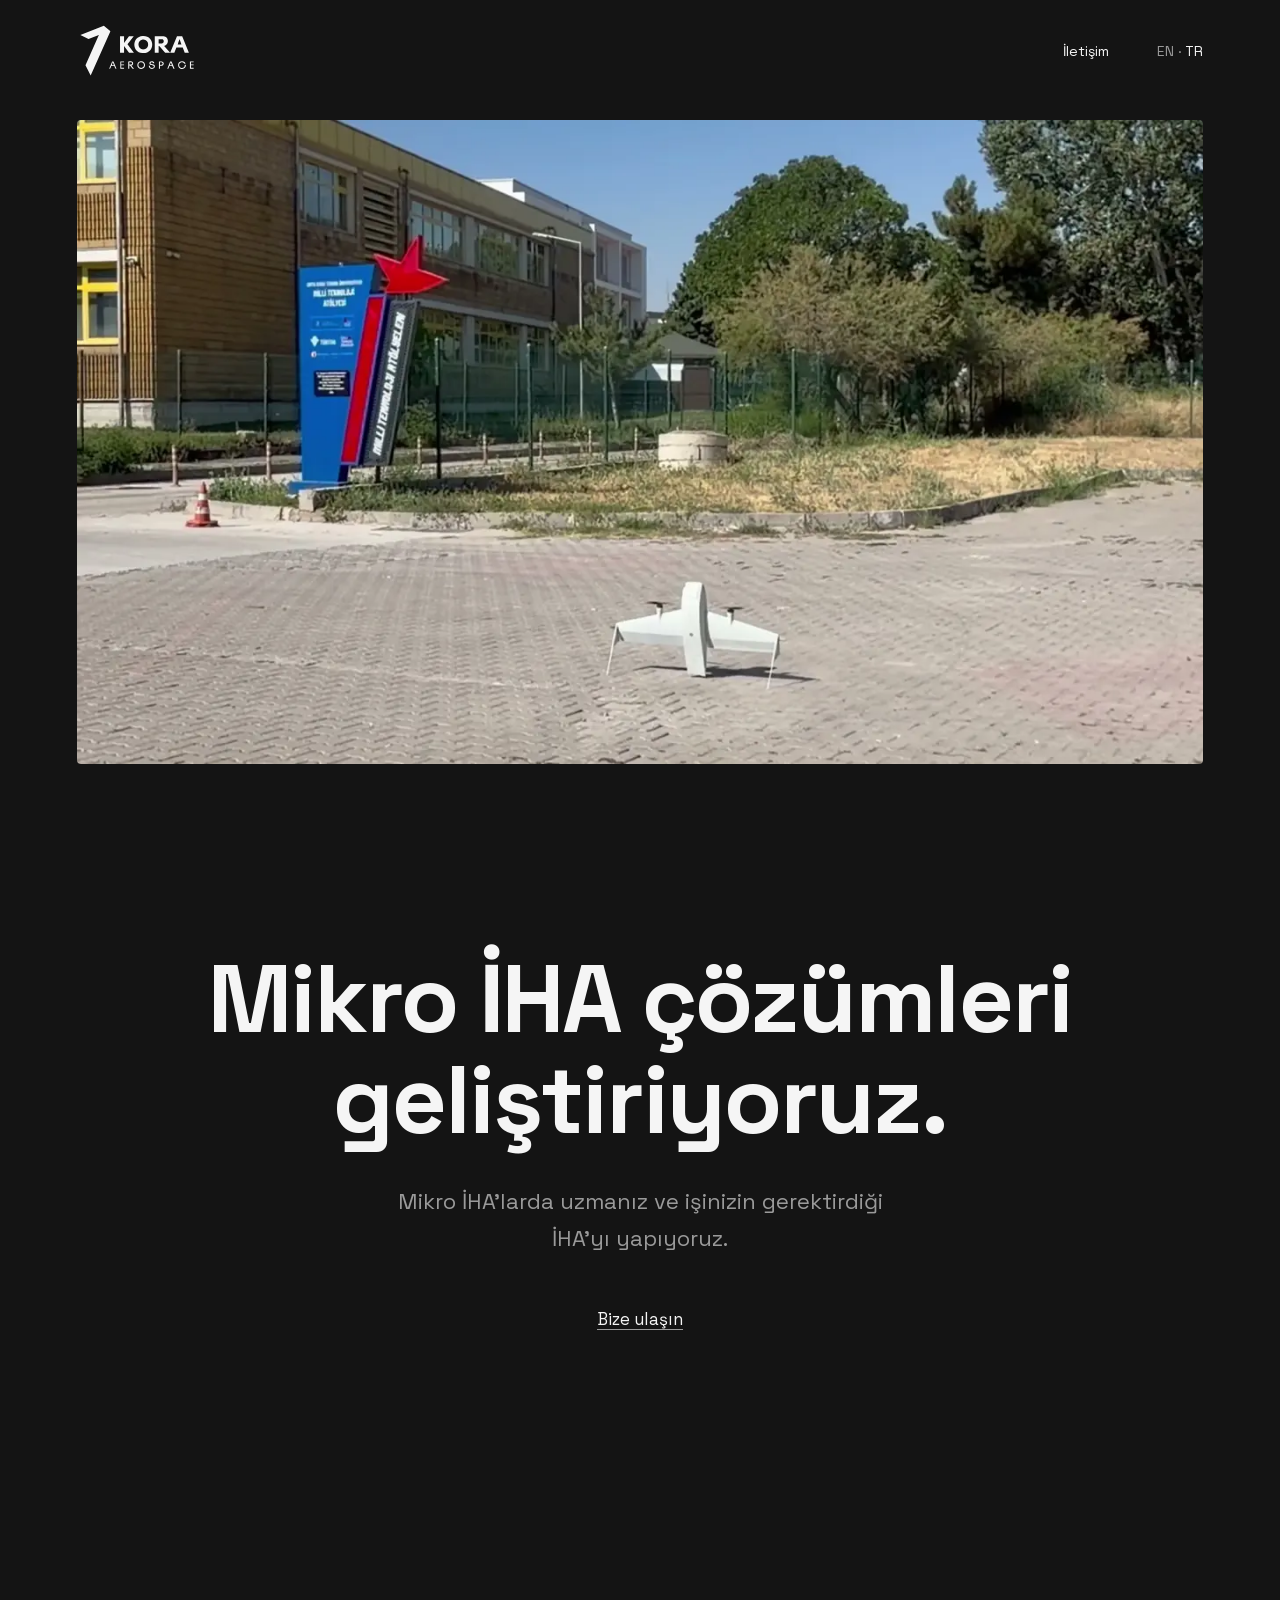
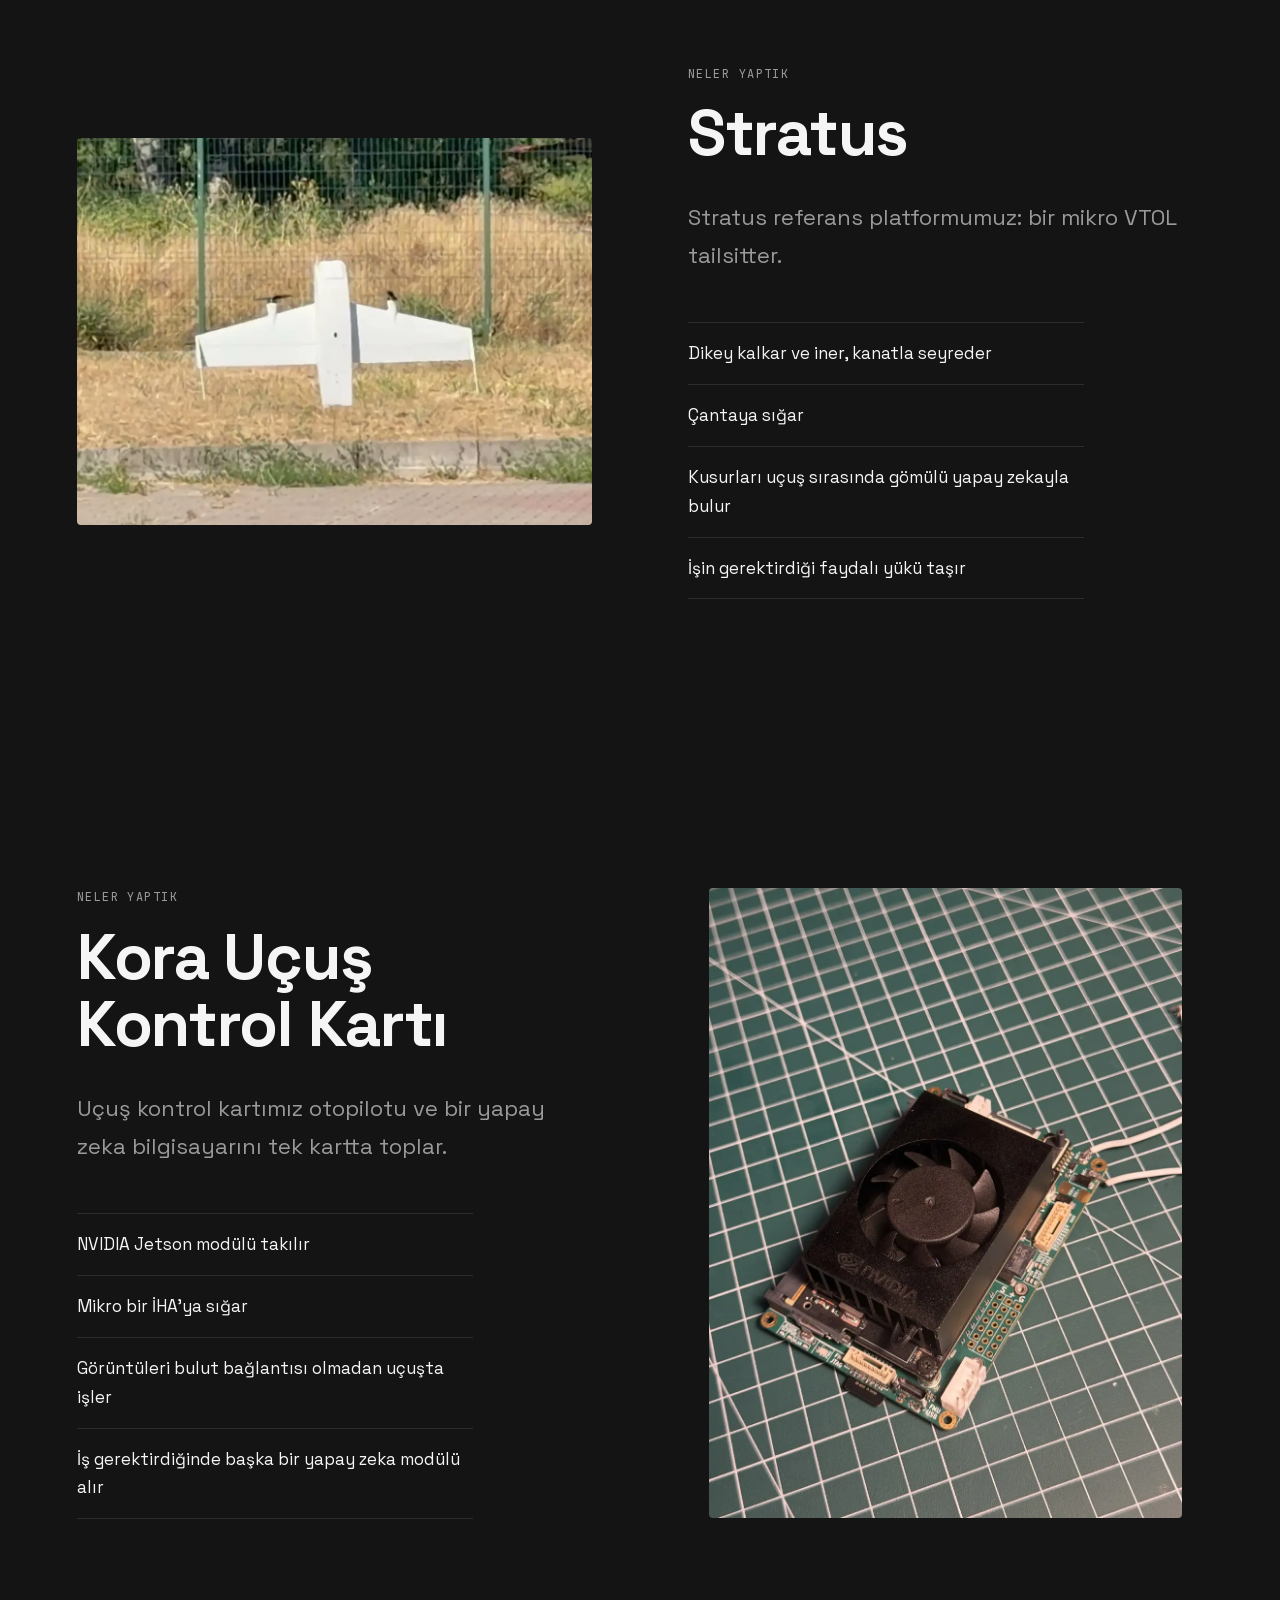
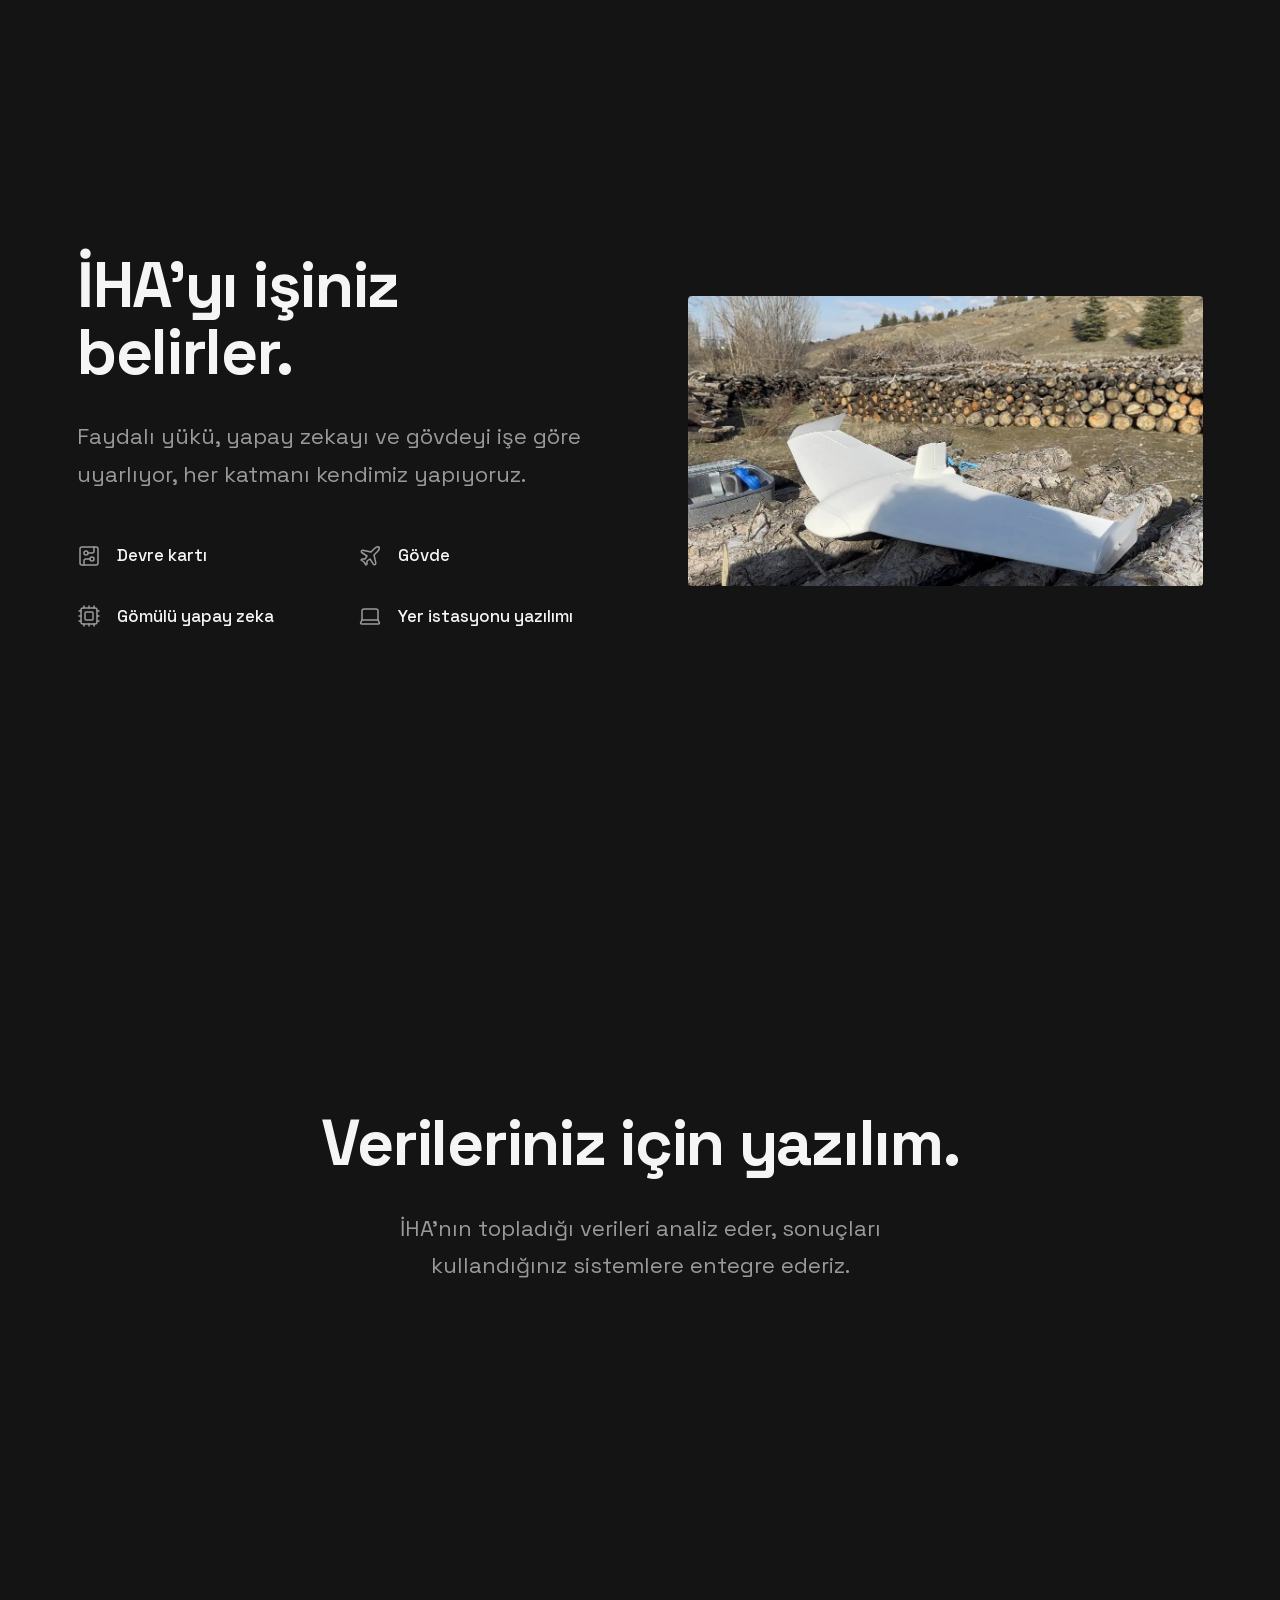
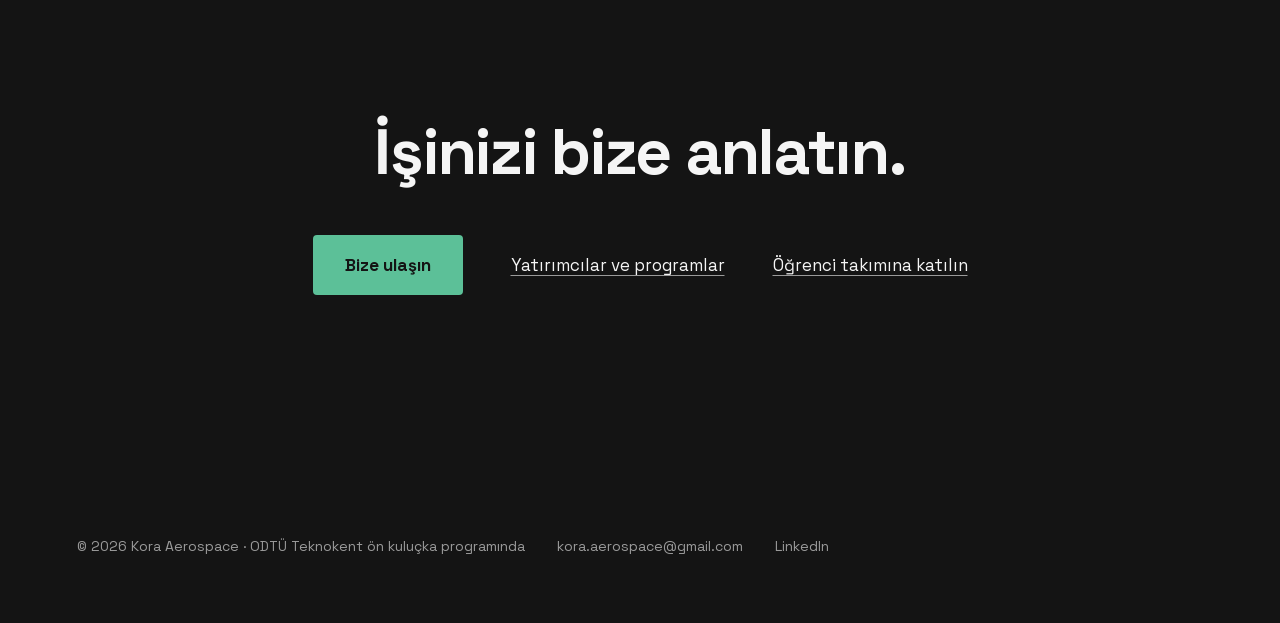
==== tr/index.html @ 13ad4714 "Takeoff video, Turkish page, real photos, design v3 - The page opens with the takeoff clip: muted, l" ====
<!doctype html>
<html lang="tr">
<head>
  <meta charset="utf-8">
  <meta name="viewport" content="width=device-width, initial-scale=1">
  <title>Kora Aerospace | Mikro İHA çözümleri</title>
  <meta name="description" content="Kora Aerospace mikro İHA çözümleri geliştirir: işe göre İHA'lar, kendi uçuş kontrol kartımız, veri analizi ve entegrasyon için yazılım.">
  <meta name="color-scheme" content="dark">
  <meta name="theme-color" content="#141414">
  <link rel="canonical" href="https://www.kora-aerospace.com/tr/">
  <link rel="alternate" hreflang="en" href="https://www.kora-aerospace.com/">
  <link rel="alternate" hreflang="tr" href="https://www.kora-aerospace.com/tr/">
  <link rel="alternate" hreflang="x-default" href="https://www.kora-aerospace.com/">
  <meta property="og:type" content="website">
  <meta property="og:url" content="https://www.kora-aerospace.com/tr/">
  <meta property="og:locale" content="tr_TR">
  <meta property="og:locale:alternate" content="en_US">
  <meta property="og:title" content="Kora Aerospace">
  <meta property="og:description" content="Mikro İHA'larda uzmanız ve işinizin gerektirdiği İHA'yı yapıyoruz.">
  <meta property="og:image" content="https://www.kora-aerospace.com/media/og.jpg">
  <link rel="icon" href="/favicon.ico" sizes="48x48">
  <link rel="icon" href="/favicon.svg" type="image/svg+xml">
  <link rel="apple-touch-icon" href="/apple-touch-icon.png">
  <link rel="preload" href="/fonts/space-grotesk-latin.woff2" as="font" type="font/woff2" crossorigin>
  <link rel="preload" href="/media/takeoff-poster.webp" as="image" fetchpriority="high">
  <link rel="stylesheet" href="/tokens.css">
  <link rel="stylesheet" href="/styles.css">
</head>
<body>
  <header class="wrap top">
    <a href="/tr/"><img src="/media/kora-logo-on-dark.svg" alt="Kora Aerospace" width="120" height="56"></a>
    <nav>
      <a href="#contact">İletişim</a>
      <span class="lang"><a href="/" hreflang="en" lang="en">EN</a> · <a href="/tr/" hreflang="tr" aria-current="page">TR</a></span>
    </nav>
  </header>

  <main>
    <section class="wrap intro">
      <figure class="clip">
        <video autoplay muted loop playsinline poster="/media/takeoff-poster.webp" width="1280" height="732" aria-label="Stratus bir deneme uçuşunda dikey kalkıyor">
          <source src="/media/takeoff-1280.mp4" type="video/mp4" media="(prefers-reduced-motion: no-preference) and (min-width: 761px)">
          <source src="/media/takeoff-720.mp4" type="video/mp4" media="(prefers-reduced-motion: no-preference)">
        </video>
        <button type="button" class="label pause" data-pause="Durdur" data-play="Oynat" hidden>Durdur</button>
      </figure>
    </section>

    <section class="wrap hero">
      <h1>Mikro İHA çözümleri geliştiriyoruz.</h1>
      <p class="lead">Mikro İHA'larda uzmanız ve işinizin gerektirdiği İHA'yı yapıyoruz.</p>
      <p class="actions"><a href="#contact">Bize ulaşın</a></p>
    </section>

    <section class="wrap split" id="work">
      <img src="/media/stratus-hover.webp" alt="Stratus, kuyruğu üzerinde duran beyaz bir tailsitter İHA, deneme sahasında" width="1100" height="825" loading="lazy" decoding="async">
      <div class="text">
        <p class="label">Neler yaptık</p>
        <h2>Stratus</h2>
        <p class="lead">Stratus referans platformumuz: bir mikro VTOL tailsitter.</p>
        <ul class="features">
          <li>Dikey kalkar ve iner, kanatla seyreder</li>
          <li>Çantaya sığar</li>
          <li>Kusurları uçuş sırasında gömülü yapay zekayla bulur</li>
          <li>İşin gerektirdiği faydalı yükü taşır</li>
        </ul>
      </div>
    </section>

    <section class="wrap split flip">
      <img src="/media/fc-jetson-angle.webp" alt="NVIDIA Jetson modülü ve fanıyla Kora uçuş kontrol kartı" width="975" height="1300" loading="lazy" decoding="async">
      <div class="text">
        <p class="label">Neler yaptık</p>
        <h2>Kora Uçuş Kontrol Kartı</h2>
        <p class="lead">Uçuş kontrol kartımız otopilotu ve bir yapay zeka bilgisayarını tek kartta toplar.</p>
        <ul class="features">
          <li>NVIDIA Jetson modülü takılır</li>
          <li>Mikro bir İHA'ya sığar</li>
          <li>Görüntüleri bulut bağlantısı olmadan uçuşta işler</li>
          <li>İş gerektirdiğinde başka bir yapay zeka modülü alır</li>
        </ul>
      </div>
    </section>

    <section class="wrap split">
      <div class="text">
        <h2>İHA'yı işiniz belirler.</h2>
        <p class="lead">Faydalı yükü, yapay zekayı ve gövdeyi işe göre uyarlıyor, her katmanı kendimiz yapıyoruz.</p>
        <!-- Icons: Lucide 1.47.0 (ISC, see LICENSES/) -->
        <ul class="layers">
          <li><svg class="icon" viewBox="0 0 24 24" aria-hidden="true"><rect width="18" height="18" x="3" y="3" rx="2"/><path d="M11 9h4a2 2 0 0 0 2-2V3"/><circle cx="9" cy="9" r="2"/><path d="M7 21v-4a2 2 0 0 1 2-2h4"/><circle cx="15" cy="15" r="2"/></svg>Devre kartı</li>
          <li><svg class="icon" viewBox="0 0 24 24" aria-hidden="true"><path d="M17.8 19.2 16 11l3.5-3.5C21 6 21.5 4 21 3c-1-.5-3 0-4.5 1.5L13 8 4.8 6.2c-.5-.1-.9.1-1.1.5l-.3.5c-.2.5-.1 1 .3 1.3L9 12l-2 3H4l-1 1 3 2 2 3 1-1v-3l3-2 3.5 5.3c.3.4.8.5 1.3.3l.5-.2c.4-.3.6-.7.5-1.2z"/></svg>Gövde</li>
          <li><svg class="icon" viewBox="0 0 24 24" aria-hidden="true"><path d="M12 20v2M12 2v2M17 20v2M17 2v2M2 12h2M2 17h2M2 7h2M20 12h2M20 17h2M20 7h2M7 20v2M7 2v2"/><rect x="4" y="4" width="16" height="16" rx="2"/><rect x="8" y="8" width="8" height="8" rx="1"/></svg>Gömülü yapay zeka</li>
          <li><svg class="icon" viewBox="0 0 24 24" aria-hidden="true"><path d="M18 5a2 2 0 0 1 2 2v8.526a2 2 0 0 0 .212.897l1.068 2.127a1 1 0 0 1-.9 1.45H3.62a1 1 0 0 1-.9-1.45l1.068-2.127A2 2 0 0 0 4 15.526V7a2 2 0 0 1 2-2z"/><path d="M20.054 15.987H3.946"/></svg>Yer istasyonu yazılımı</li>
        </ul>
      </div>
      <img src="/media/wing-field-side.webp" alt="Alpha, Kora ekibinin yaptığı beyaz kanat tipi İHA, arazide" width="1100" height="619" loading="lazy" decoding="async">
    </section>

    <section class="wrap center">
      <h2>Verileriniz için yazılım.</h2>
      <p class="lead">İHA'nın topladığı verileri analiz eder, sonuçları kullandığınız sistemlere entegre ederiz.</p>
    </section>

    <section class="wrap contact" id="contact">
      <h2>İşinizi bize anlatın.</h2>
      <div class="links">
        <a class="btn" href="mailto:kora.aerospace@gmail.com">Bize ulaşın</a>
        <a href="mailto:kora.aerospace@gmail.com?subject=Yat%C4%B1r%C4%B1mc%C4%B1%20g%C3%B6r%C3%BC%C5%9Fmesi">Yatırımcılar ve programlar</a>
        <a href="https://student.kora-aerospace.com/">Öğrenci takımına katılın</a>
      </div>
    </section>
  </main>

  <footer class="wrap">
    <span>© 2026 Kora Aerospace · ODTÜ Teknokent ön kuluçka programında</span>
    <a href="mailto:kora.aerospace@gmail.com">kora.aerospace@gmail.com</a>
    <a href="https://www.linkedin.com/company/kora-aerospace">LinkedIn</a>
  </footer>

  <script>
    // Pause control for the looping clip (WCAG 2.2.2). It shows only once the clip plays,
    // so visitors with reduced motion (no matching source) never see it.
    const clip = document.querySelector('.clip video'), pause = clip.nextElementSibling;
    clip.addEventListener('playing', () => { pause.hidden = false; pause.textContent = pause.dataset.pause || 'Pause'; });
    clip.addEventListener('pause', () => { pause.textContent = pause.dataset.play || 'Play'; });
    pause.addEventListener('click', () => clip.paused ? clip.play() : clip.pause());
  </script>
</body>
</html>
---- tokens.css ----
/* Kora Aerospace design tokens v3 (2026-10-20). Rules: design/DESIGN.md.
   Fonts are self-hosted by each site; this file loads nothing. */

:root {
  /* Color: dark first, from the recruitment poster */
  --kora-bg: #141414;          /* page background */
  --kora-surface: #1e1e1e;     /* cards, panels */
  --kora-line: #2d2d2d;        /* borders, dividers */
  --kora-text: #f5f5f5;        /* primary text */
  --kora-text-muted: #9a9a9a;  /* secondary text */
  --kora-green: #5cc098;       /* small accents only: the main button, link hover/focus. Never headlines. */
  --kora-green-dim: #3e8a6c;   /* hover/pressed */
  --kora-on-green: #141414;    /* text on green */

  /* Type: big steps between levels, so hierarchy comes from size and weight */
  --kora-font: 'Space Grotesk', 'Helvetica Neue', Arial, sans-serif;
  --kora-font-mono: 'JetBrains Mono', ui-monospace, monospace;
  --kora-fs-display: clamp(3rem, 8vw, 6rem);       /* 48 to 96px */
  --kora-fs-h1: clamp(2.25rem, 5vw, 4rem);         /* 36 to 64px */
  --kora-fs-h2: clamp(1.375rem, 2.2vw, 1.75rem);   /* 22 to 28px */
  --kora-fs-lead: clamp(1.125rem, 1.8vw, 1.375rem);/* 18 to 22px, under a heading */
  --kora-fs-body: 1.0625rem;                       /* 17px */
  --kora-fs-small: 0.875rem;
  --kora-fs-label: 0.75rem;    /* mono, uppercase, letter-spacing .12em */
  --kora-lh: 1.7;
  --kora-lh-tight: 1.05;
  --kora-measure: 36ch;        /* max line length of lead and body text */

  /* Space: 8px grid, larger top end */
  --kora-s1: 0.5rem;           /* 8 */
  --kora-s2: 1rem;             /* 16 */
  --kora-s3: 1.5rem;           /* 24 */
  --kora-s4: 2rem;             /* 32 */
  --kora-s6: 3rem;             /* 48 */
  --kora-s8: 4rem;             /* 64 */
  --kora-s12: 6rem;            /* 96 */
  --kora-s16: 8rem;            /* 128 */
  --kora-s20: 10rem;           /* 160 */
  --kora-gutter: clamp(1.5rem, 6vw, 6rem);         /* page side margin: 24 to 96px */
  --kora-section: clamp(6rem, 16vh, 10rem);        /* padding above and below each section: 96 to 160px */
  --kora-stack: var(--kora-s4);                    /* heading to text */
  --kora-max: 1200px;          /* content width, inside the gutters */

  --kora-radius: 4px;
  --kora-ease: 300ms cubic-bezier(.2, 0, 0, 1);    /* calm, no bounce */
}

/* Light surfaces (print, documents): swap only these */
.kora-light {
  --kora-bg: #f5f5f5;
  --kora-surface: #ffffff;
  --kora-line: #dddddd;
  --kora-text: #141414;
  --kora-text-muted: #5a5a5a;
  --kora-green: #2f8a66;       /* darker green keeps AA contrast on light */
}
---- styles.css ----
/* Layout only. Colors, type and space come from tokens.css (copy of design/tokens.css). */

/* Self-hosted fonts (SIL OFL 1.1, see LICENSES/): faster than Google Fonts and no visitor data to Google. */
@font-face { font-family: 'Space Grotesk'; font-weight: 400 700; font-display: swap; src: url(/fonts/space-grotesk-latin.woff2) format('woff2'); unicode-range: U+0000-00FF, U+0131, U+0152-0153, U+02BB-02BC, U+02C6, U+02DA, U+02DC, U+0304, U+0308, U+0329, U+2000-206F, U+20AC, U+2122, U+2191, U+2193, U+2212, U+2215, U+FEFF, U+FFFD; }
@font-face { font-family: 'Space Grotesk'; font-weight: 400 700; font-display: swap; src: url(/fonts/space-grotesk-latin-ext.woff2) format('woff2'); unicode-range: U+0100-02BA, U+02BD-02C5, U+02C7-02CC, U+02CE-02D7, U+02DD-02FF, U+0304, U+0308, U+0329, U+1D00-1DBF, U+1E00-1E9F, U+1EF2-1EFF, U+2020, U+20A0-20AB, U+20AD-20C4, U+2113, U+2C60-2C7F, U+A720-A7FF; }
@font-face { font-family: 'JetBrains Mono'; font-weight: 400; font-display: swap; src: url(/fonts/jetbrains-mono-latin.woff2) format('woff2'); unicode-range: U+0000-00FF, U+0131, U+0152-0153, U+02BB-02BC, U+02C6, U+02DA, U+02DC, U+0304, U+0308, U+0329, U+2000-206F, U+20AC, U+2122, U+2191, U+2193, U+2212, U+2215, U+FEFF, U+FFFD; }
@font-face { font-family: 'JetBrains Mono'; font-weight: 400; font-display: swap; src: url(/fonts/jetbrains-mono-latin-ext.woff2) format('woff2'); unicode-range: U+0100-02BA, U+02BD-02C5, U+02C7-02CC, U+02CE-02D7, U+02DD-02FF, U+0304, U+0308, U+0329, U+1D00-1DBF, U+1E00-1E9F, U+1EF2-1EFF, U+2020, U+20A0-20AB, U+20AD-20C4, U+2113, U+2C60-2C7F, U+A720-A7FF; }

* { box-sizing: border-box; }
body {
  margin: 0;
  background: var(--kora-bg);
  color: var(--kora-text);
  font: 400 var(--kora-fs-body)/var(--kora-lh) var(--kora-font);
  -webkit-font-smoothing: antialiased;
}
@media (prefers-reduced-motion: no-preference) { html { scroll-behavior: smooth; } }
img { display: block; max-width: 100%; height: auto; }
a { color: inherit; transition: color var(--kora-ease), background-color var(--kora-ease); }
h1, h2, h3, p, ul, figure { margin: 0; }
h1, h2, h3 { font-weight: 700; line-height: var(--kora-lh-tight); letter-spacing: -0.02em; text-wrap: balance; }

/* Scale: display, h1, h2, lead, body, small, label. */
h1 { font-size: var(--kora-fs-display); }
h2 { font-size: var(--kora-fs-h1); }
h3 { font-size: var(--kora-fs-h2); }
.lead { font-size: var(--kora-fs-lead); color: var(--kora-text-muted); max-width: var(--kora-measure); }
.label { font: 400 var(--kora-fs-label)/var(--kora-lh) var(--kora-font-mono); text-transform: uppercase; letter-spacing: 0.12em; color: var(--kora-text-muted); }
footer { font-size: var(--kora-fs-small); color: var(--kora-text-muted); }

/* Space: one idea per screen, empty space instead of lines. */
.wrap { max-width: calc(var(--kora-max) + 2 * var(--kora-gutter)); margin-inline: auto; padding-inline: var(--kora-gutter); }
section { padding-block: var(--kora-section); }
section > * + *, .text > * + * { margin-top: var(--kora-stack); }
.text > .label + h2 { margin-top: var(--kora-s2); }
.actions, .links, .features, .layers { margin-top: var(--kora-s6); }

.top { display: flex; align-items: center; justify-content: space-between; padding-block: var(--kora-s3); }
/* Wraps below the logo only on very narrow screens, so no item is ever cut off. */
.top { flex-wrap: wrap; gap: var(--kora-s2); }
.top nav { display: flex; gap: var(--kora-s6); font-size: var(--kora-fs-small); }
.top a { text-decoration: none; }
.top nav a:is(:hover, :focus-visible) { color: var(--kora-green); }
.lang, .lang a { color: var(--kora-text-muted); }
.lang a[aria-current] { color: var(--kora-text); }

.hero, .center, .contact { display: flex; flex-direction: column; align-items: center; text-align: center; }
.hero, .center { justify-content: center; }

.split { display: grid; grid-template-columns: 1fr 1fr; gap: var(--kora-s12); align-items: center; }
.split > * { margin-top: 0; }
.flip > :first-child { order: 2; }
.split > img { justify-self: center; max-height: 70vh; width: auto; border-radius: var(--kora-radius); }
/* First screen: the takeoff clip under the header, as large as fits above the fold. */
.intro { padding-block: var(--kora-s2) 0; }
.clip { position: relative; margin-inline: auto; width: min(100%, calc((100vh - 12rem) * 1280 / 732)); }
.clip video { display: block; width: 100%; height: auto; border-radius: var(--kora-radius); }
.pause {
  position: absolute; right: var(--kora-s2); bottom: var(--kora-s2); padding: var(--kora-s1) var(--kora-s2);
  border: 0; border-radius: var(--kora-radius); cursor: pointer;
  background: color-mix(in srgb, var(--kora-bg) 60%, transparent); color: var(--kora-text);
}
.pause:is(:hover, :focus-visible) { color: var(--kora-green); }

.btn {
  display: inline-block; padding: var(--kora-s2) var(--kora-s4); border-radius: var(--kora-radius);
  background: var(--kora-green); color: var(--kora-on-green); font-weight: 700; text-decoration: none;
}
.btn:is(:hover, :focus-visible) { background: var(--kora-green-dim); }
:focus-visible { outline: 2px solid var(--kora-green); outline-offset: 4px; }

.features { list-style: none; padding: 0; max-width: var(--kora-measure); }
.features li { padding-block: var(--kora-s2); border-top: 1px solid var(--kora-line); }
.features li:last-child { border-bottom: 1px solid var(--kora-line); }

.layers { list-style: none; padding: 0; display: grid; grid-template-columns: 1fr 1fr; gap: var(--kora-s4) var(--kora-s6); }
.layers li { display: flex; align-items: center; gap: var(--kora-s2); font-weight: 500; }
.icon { flex: none; width: 24px; height: 24px; fill: none; stroke: var(--kora-text-muted); stroke-width: 1.5; stroke-linecap: round; stroke-linejoin: round; }

.links { display: flex; flex-wrap: wrap; justify-content: center; align-items: center; gap: var(--kora-s3) var(--kora-s6); }
.actions a, .links a:not(.btn) { text-decoration-color: var(--kora-text-muted); text-underline-offset: 4px; }
.actions a:is(:hover, :focus-visible), .links a:not(.btn):is(:hover, :focus-visible) { color: var(--kora-green); }

footer { display: flex; flex-wrap: wrap; gap: var(--kora-s1) var(--kora-s4); padding-block: var(--kora-s12) var(--kora-s8); }
footer a { text-decoration: none; }
footer a:is(:hover, :focus-visible) { color: var(--kora-green); }

@media (min-width: 761px) {
  /* About 80vh; keeps the next headline below the fold of a section-aligned screen at any height. */
  .hero, .split, .center { min-height: calc(100vh - var(--kora-section)); }
}
@media (max-width: 760px) {
  .split { grid-template-columns: 1fr; gap: var(--kora-s8); }
  .flip > :first-child { order: 0; }
  .split > img { width: 100%; max-height: none; }
  .layers { gap: var(--kora-s3); }
}
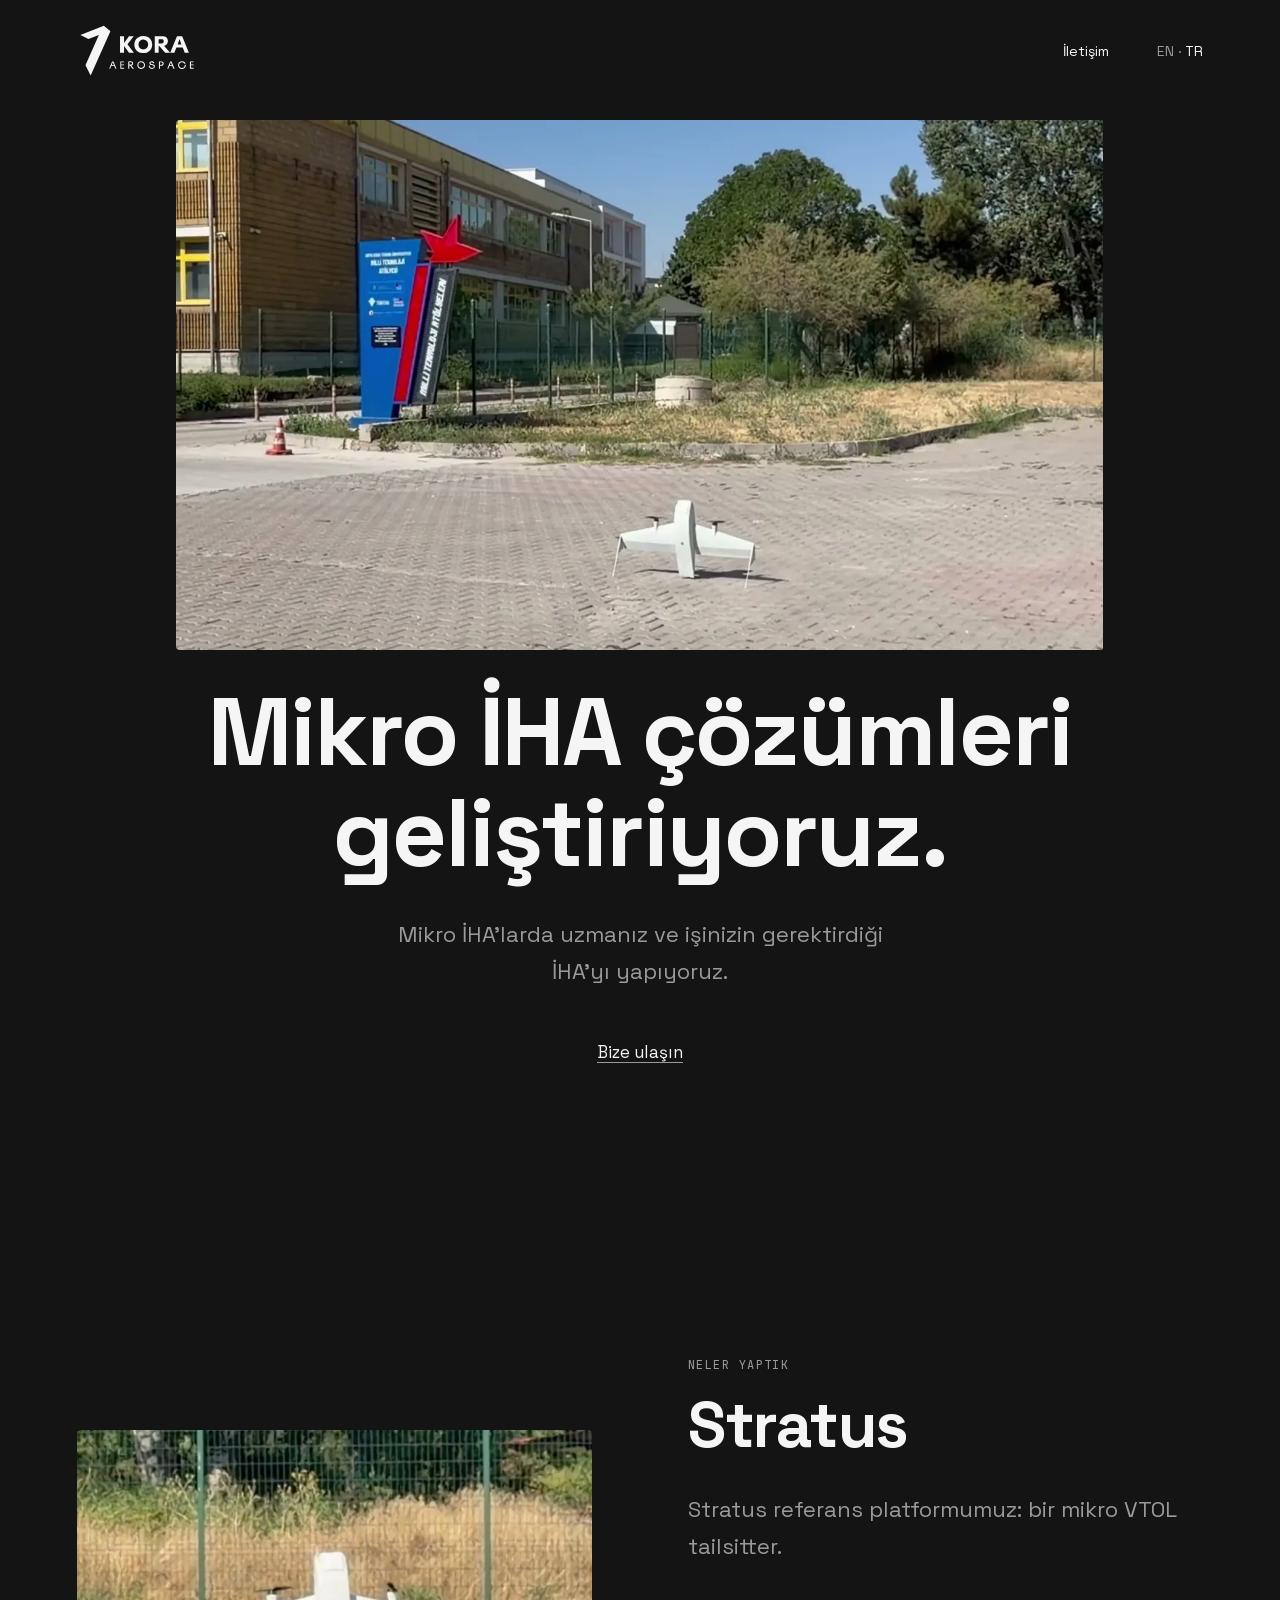
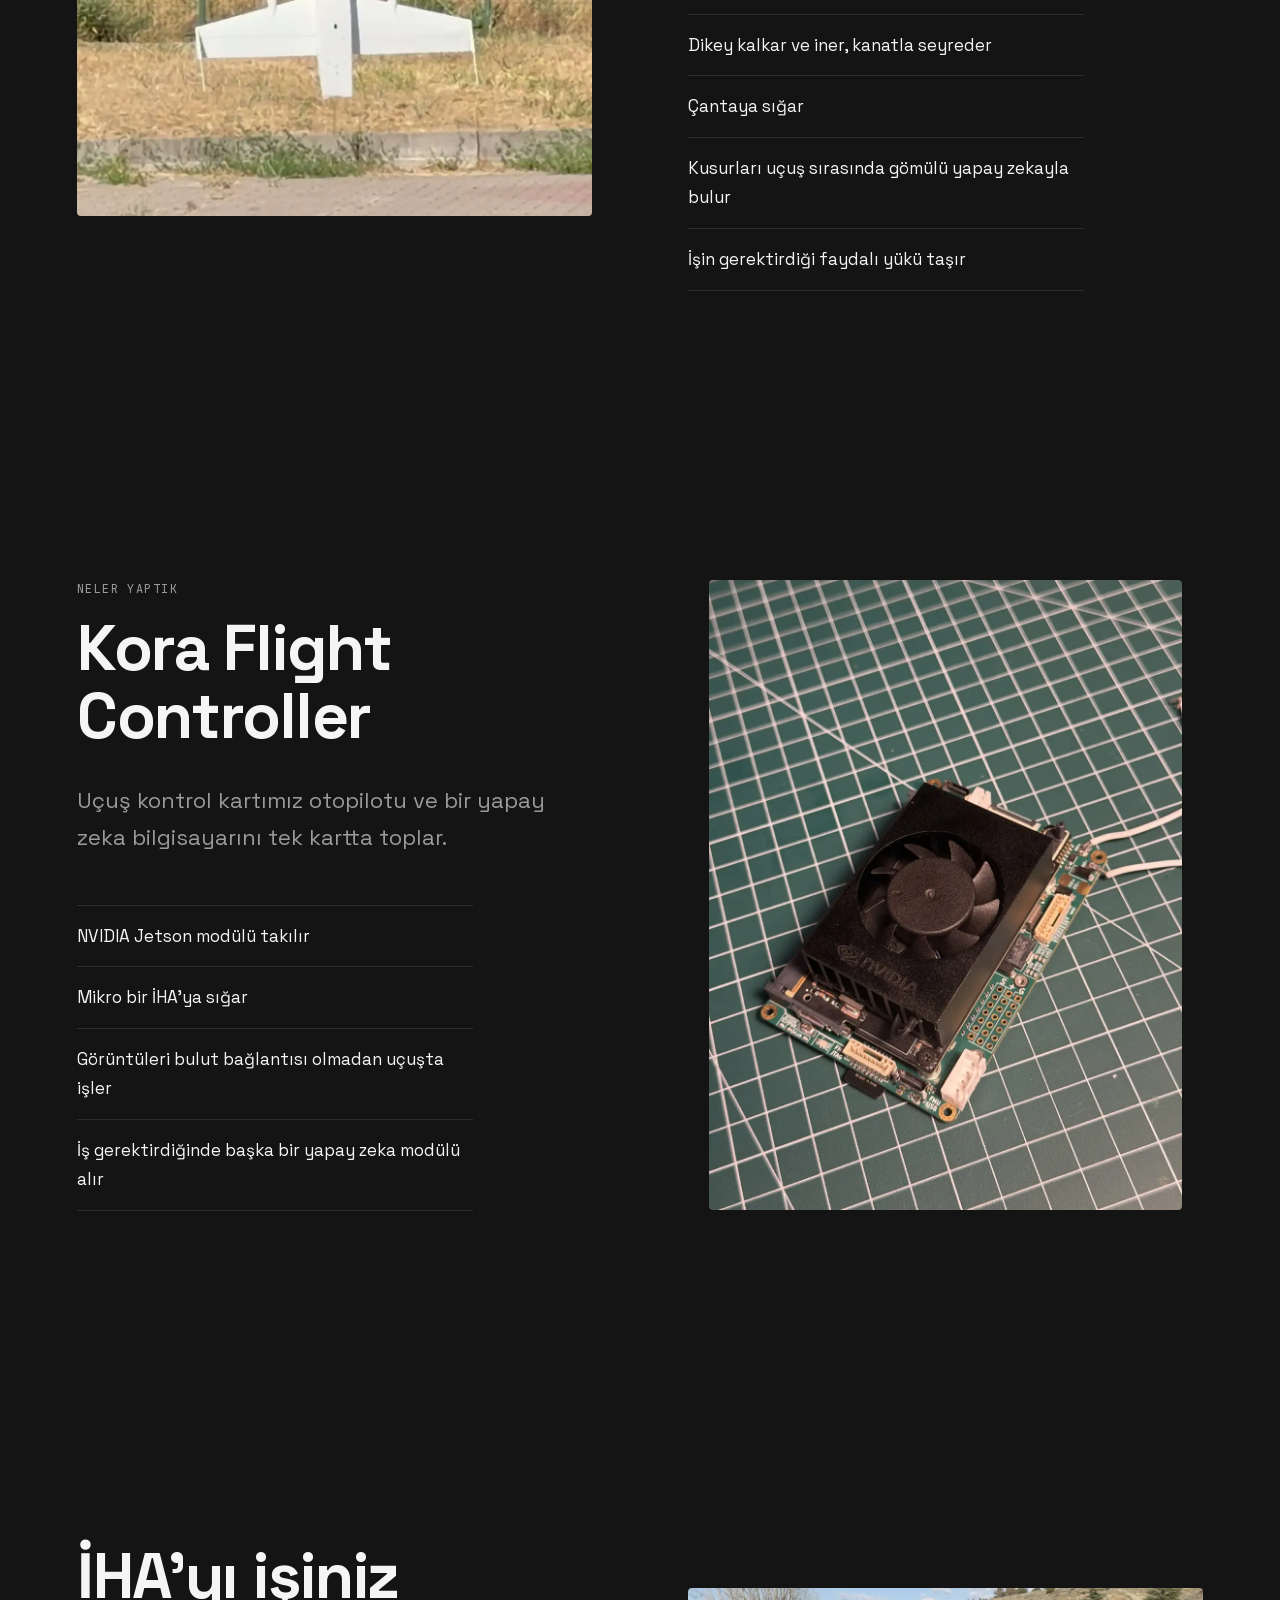
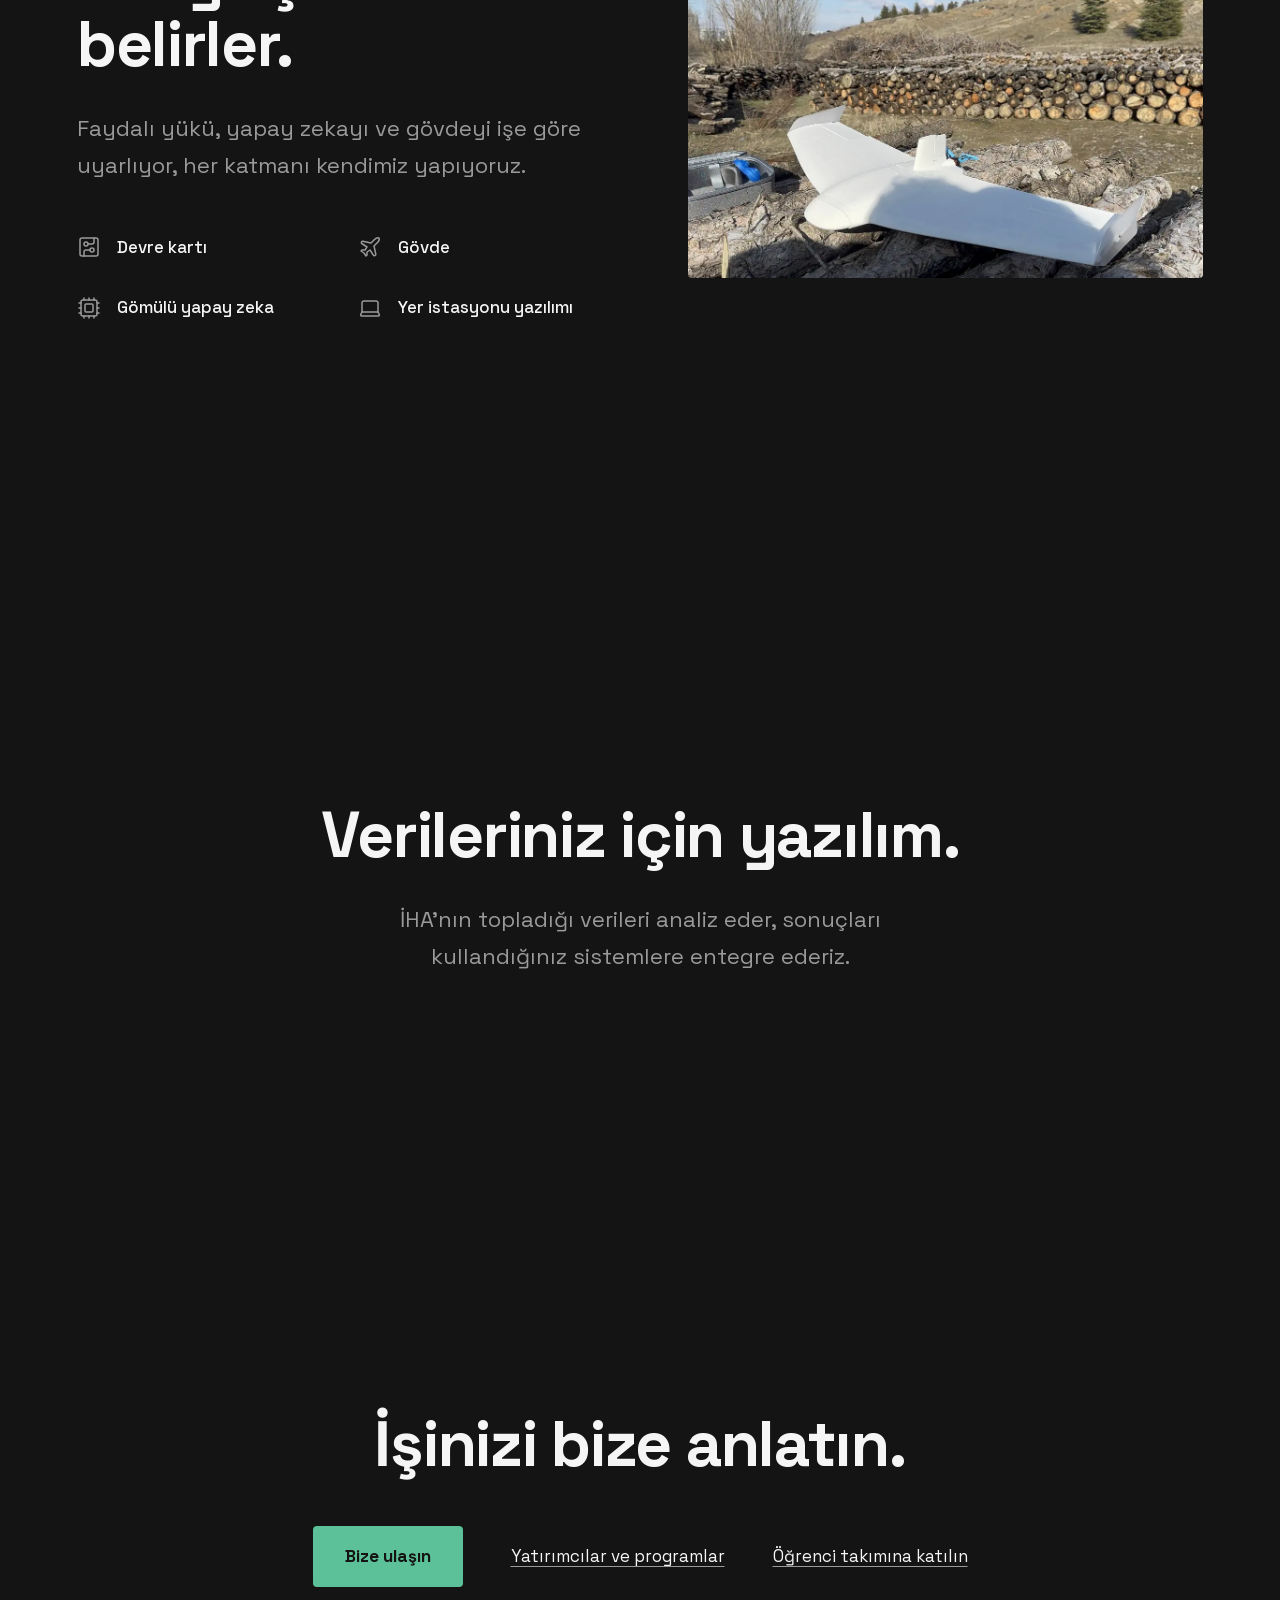
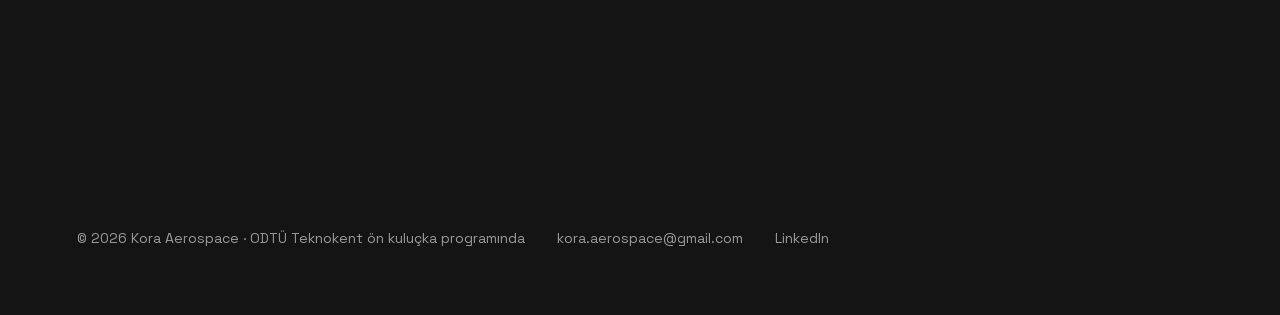
==== commit ab131427: "Headline on the first screen; product name in Turkish - The clip and the headline share the first sc" ====
--- a/tr/index.html
+++ b/tr/index.html
@@ -36,7 +36,7 @@
   </header>
 
   <main>
-    <section class="wrap intro">
+    <section class="wrap hero">
       <figure class="clip">
         <video autoplay muted loop playsinline poster="/media/takeoff-poster.webp" width="1280" height="732" aria-label="Stratus bir deneme uçuşunda dikey kalkıyor">
           <source src="/media/takeoff-1280.mp4" type="video/mp4" media="(prefers-reduced-motion: no-preference) and (min-width: 761px)">
@@ -44,9 +44,6 @@
         </video>
         <button type="button" class="label pause" data-pause="Durdur" data-play="Oynat" hidden>Durdur</button>
       </figure>
-    </section>
-
-    <section class="wrap hero">
       <h1>Mikro İHA çözümleri geliştiriyoruz.</h1>
       <p class="lead">Mikro İHA'larda uzmanız ve işinizin gerektirdiği İHA'yı yapıyoruz.</p>
       <p class="actions"><a href="#contact">Bize ulaşın</a></p>
@@ -68,10 +65,10 @@
     </section>
 
     <section class="wrap split flip">
-      <img src="/media/fc-jetson-angle.webp" alt="NVIDIA Jetson modülü ve fanıyla Kora uçuş kontrol kartı" width="975" height="1300" loading="lazy" decoding="async">
+      <img src="/media/fc-jetson-angle.webp" alt="NVIDIA Jetson modülü ve fanıyla Kora Flight Controller" width="975" height="1300" loading="lazy" decoding="async">
       <div class="text">
         <p class="label">Neler yaptık</p>
-        <h2>Kora Uçuş Kontrol Kartı</h2>
+        <h2>Kora Flight Controller</h2>
         <p class="lead">Uçuş kontrol kartımız otopilotu ve bir yapay zeka bilgisayarını tek kartta toplar.</p>
         <ul class="features">
           <li>NVIDIA Jetson modülü takılır</li>
--- a/styles.css
+++ b/styles.css
@@ -45,15 +45,16 @@
 .lang a[aria-current] { color: var(--kora-text); }
 
 .hero, .center, .contact { display: flex; flex-direction: column; align-items: center; text-align: center; }
-.hero, .center { justify-content: center; }
+.center { justify-content: center; }
 
 .split { display: grid; grid-template-columns: 1fr 1fr; gap: var(--kora-s12); align-items: center; }
 .split > * { margin-top: 0; }
 .flip > :first-child { order: 2; }
 .split > img { justify-self: center; max-height: 70vh; width: auto; border-radius: var(--kora-radius); }
-/* First screen: the takeoff clip under the header, as large as fits above the fold. */
-.intro { padding-block: var(--kora-s2) 0; }
-.clip { position: relative; margin-inline: auto; width: min(100%, calc((100vh - 12rem) * 1280 / 732)); }
+/* First screen: the clip under the header and the headline below it, both above the fold.
+   Clip height = screen - header and gaps (10.5rem) - two lines of the display title; at least 45svh. */
+.hero { padding-top: var(--kora-s2); }
+.clip { position: relative; width: min(100%, max(45svh, 100svh - 10.5rem - 2.1 * var(--kora-fs-display)) * 1280 / 732); }
 .clip video { display: block; width: 100%; height: auto; border-radius: var(--kora-radius); }
 .pause {
   position: absolute; right: var(--kora-s2); bottom: var(--kora-s2); padding: var(--kora-s1) var(--kora-s2);
@@ -87,7 +88,7 @@
 
 @media (min-width: 761px) {
   /* About 80vh; keeps the next headline below the fold of a section-aligned screen at any height. */
-  .hero, .split, .center { min-height: calc(100vh - var(--kora-section)); }
+  .split, .center { min-height: calc(100vh - var(--kora-section)); }
 }
 @media (max-width: 760px) {
   .split { grid-template-columns: 1fr; gap: var(--kora-s8); }
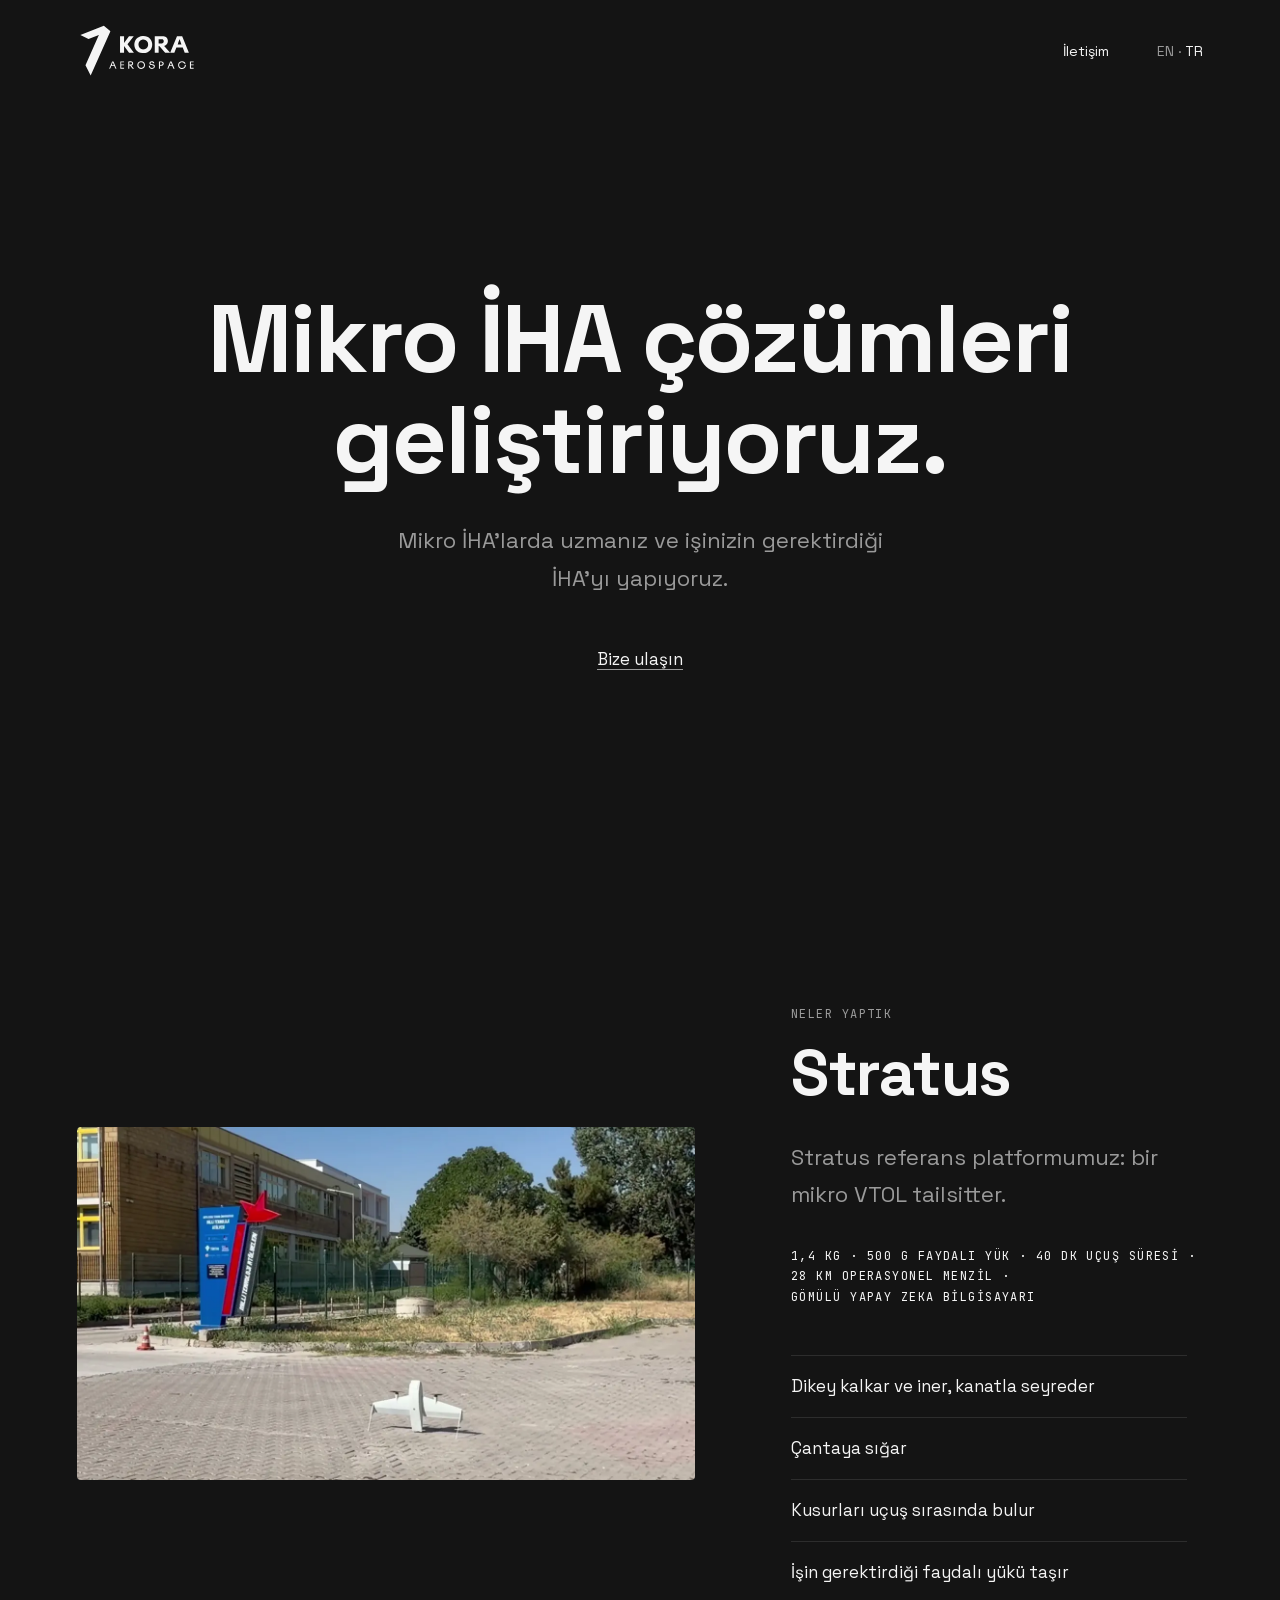
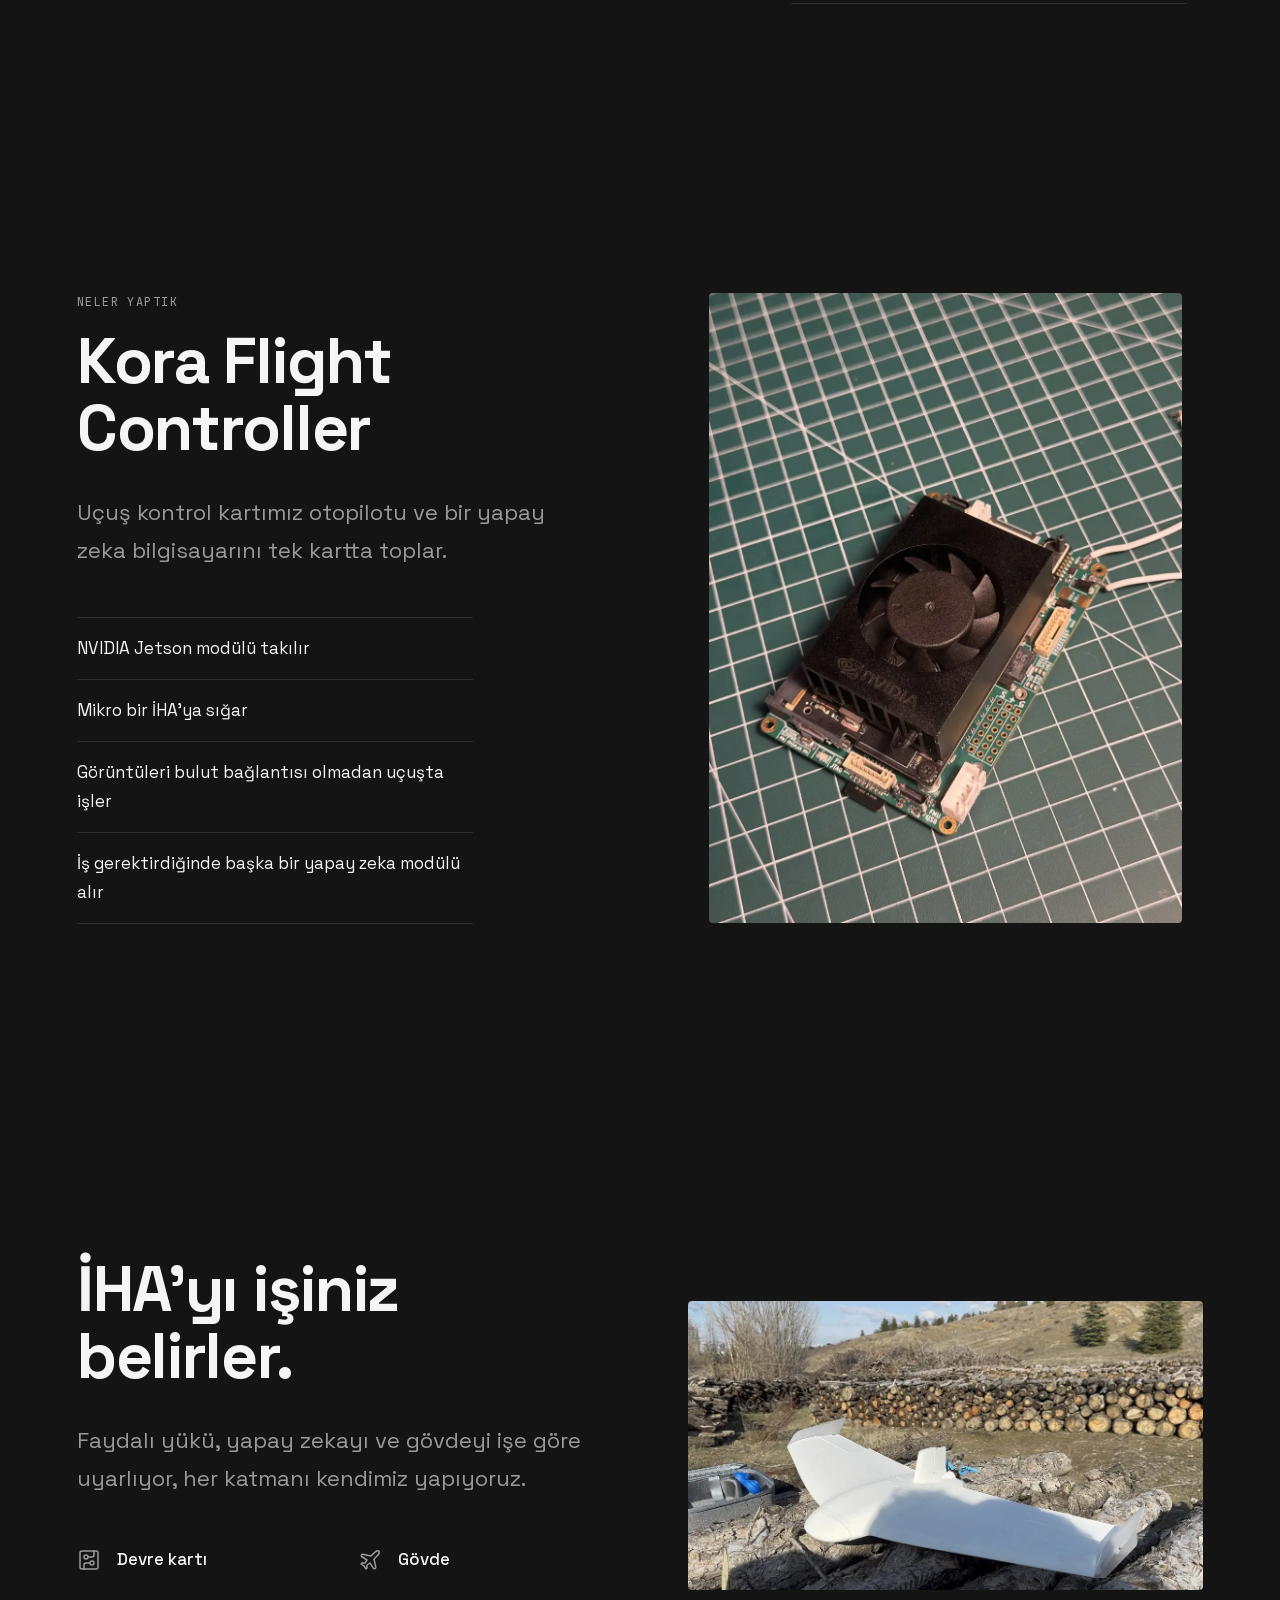
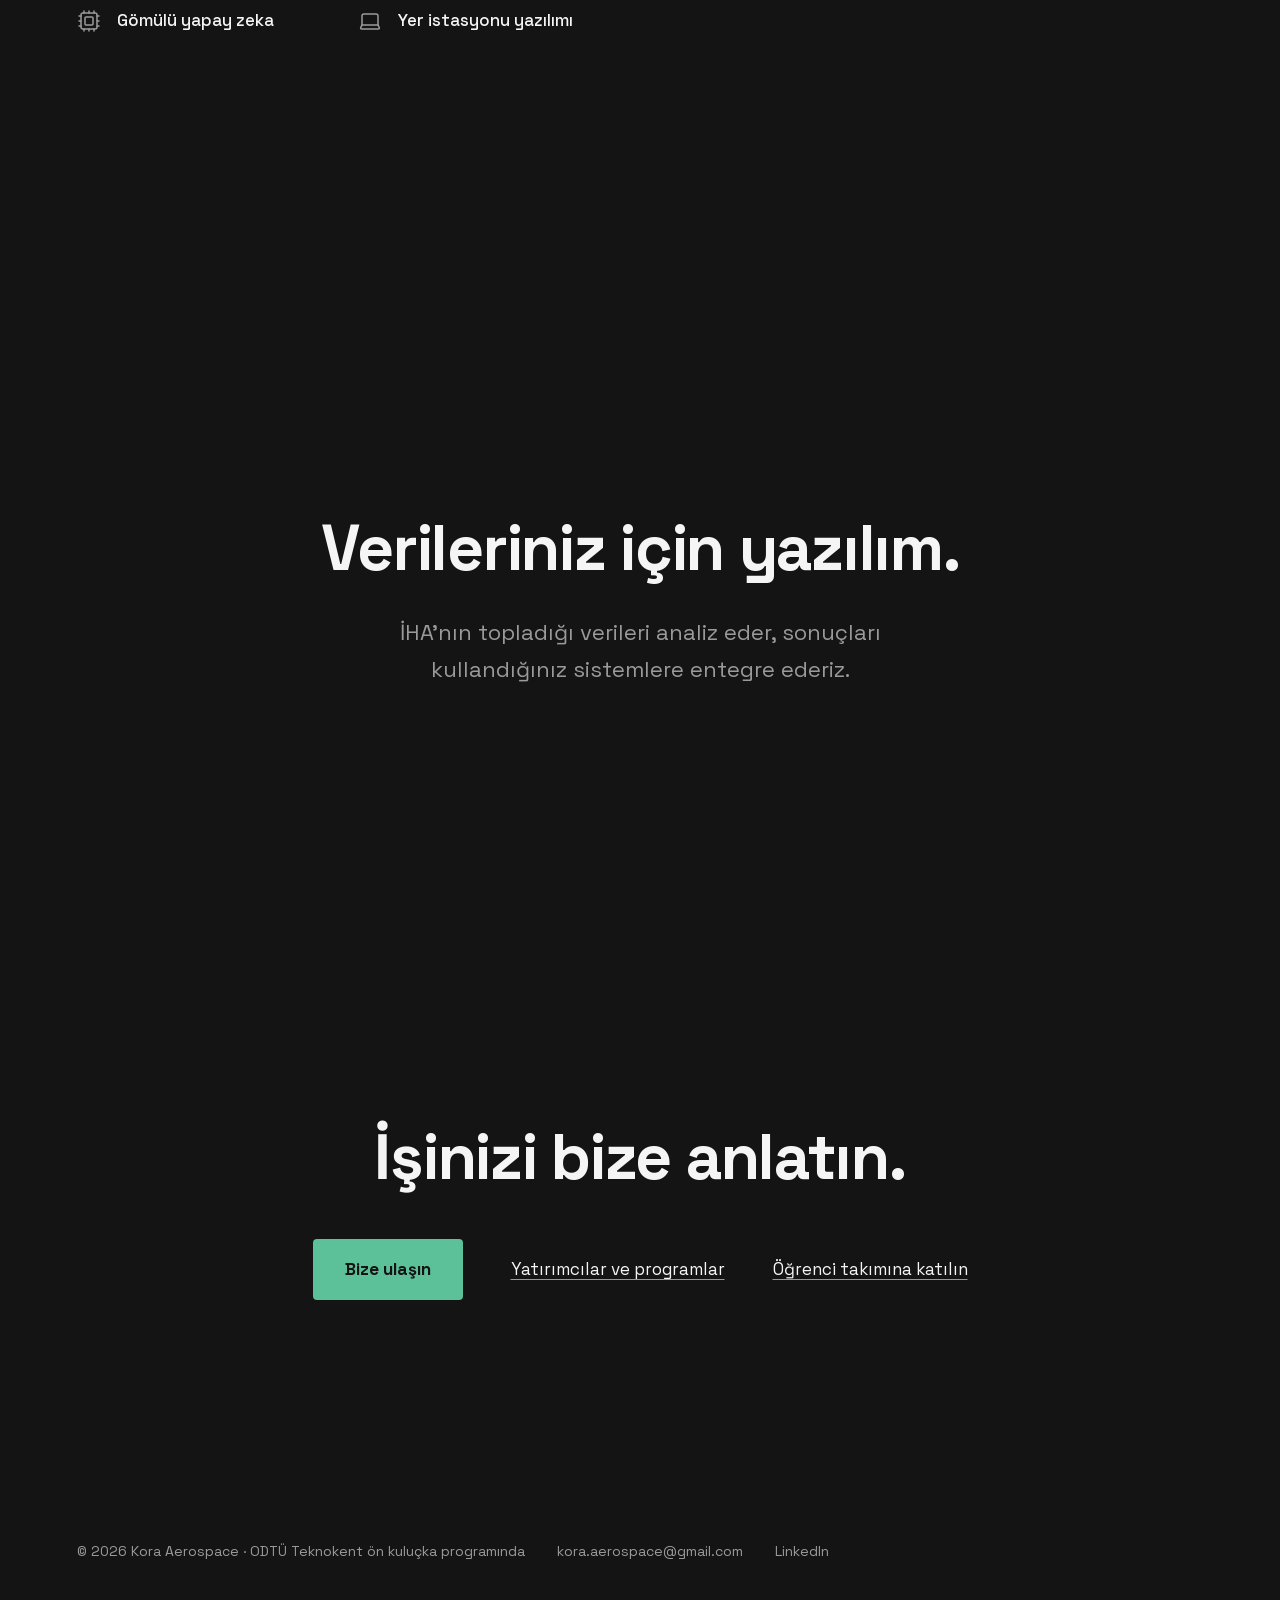
==== commit 15e26f50: "Clip in the Stratus section; Stratus figures - The first screen is the headline again. The takeoff c" ====
--- a/tr/index.html
+++ b/tr/index.html
@@ -22,7 +22,6 @@
   <link rel="icon" href="/favicon.svg" type="image/svg+xml">
   <link rel="apple-touch-icon" href="/apple-touch-icon.png">
   <link rel="preload" href="/fonts/space-grotesk-latin.woff2" as="font" type="font/woff2" crossorigin>
-  <link rel="preload" href="/media/takeoff-poster.webp" as="image" fetchpriority="high">
   <link rel="stylesheet" href="/tokens.css">
   <link rel="stylesheet" href="/styles.css">
 </head>
@@ -37,28 +36,28 @@
 
   <main>
     <section class="wrap hero">
+      <h1>Mikro İHA çözümleri geliştiriyoruz.</h1>
+      <p class="lead">Mikro İHA'larda uzmanız ve işinizin gerektirdiği İHA'yı yapıyoruz.</p>
+      <p class="actions"><a href="#contact">Bize ulaşın</a></p>
+    </section>
+
+    <section class="wrap split wide" id="work">
       <figure class="clip">
-        <video autoplay muted loop playsinline poster="/media/takeoff-poster.webp" width="1280" height="732" aria-label="Stratus bir deneme uçuşunda dikey kalkıyor">
+        <video muted loop playsinline preload="none" poster="/media/takeoff-poster.webp" width="1280" height="732" aria-label="Stratus bir deneme uçuşunda dikey kalkıyor">
           <source src="/media/takeoff-1280.mp4" type="video/mp4" media="(prefers-reduced-motion: no-preference) and (min-width: 761px)">
           <source src="/media/takeoff-720.mp4" type="video/mp4" media="(prefers-reduced-motion: no-preference)">
         </video>
         <button type="button" class="label pause" data-pause="Durdur" data-play="Oynat" hidden>Durdur</button>
       </figure>
-      <h1>Mikro İHA çözümleri geliştiriyoruz.</h1>
-      <p class="lead">Mikro İHA'larda uzmanız ve işinizin gerektirdiği İHA'yı yapıyoruz.</p>
-      <p class="actions"><a href="#contact">Bize ulaşın</a></p>
-    </section>
-
-    <section class="wrap split" id="work">
-      <img src="/media/stratus-hover.webp" alt="Stratus, kuyruğu üzerinde duran beyaz bir tailsitter İHA, deneme sahasında" width="1100" height="825" loading="lazy" decoding="async">
       <div class="text">
         <p class="label">Neler yaptık</p>
         <h2>Stratus</h2>
         <p class="lead">Stratus referans platformumuz: bir mikro VTOL tailsitter.</p>
+        <p class="label spec"><span>1,4 kg</span> · <span>500 g faydalı yük</span> · <span>40 dk uçuş süresi</span> · <span>28 km operasyonel menzil</span> · <span>Gömülü yapay zeka bilgisayarı</span></p>
         <ul class="features">
           <li>Dikey kalkar ve iner, kanatla seyreder</li>
           <li>Çantaya sığar</li>
-          <li>Kusurları uçuş sırasında gömülü yapay zekayla bulur</li>
+          <li>Kusurları uçuş sırasında bulur</li>
           <li>İşin gerektirdiği faydalı yükü taşır</li>
         </ul>
       </div>
@@ -116,12 +115,18 @@
   </footer>
 
   <script>
-    // Pause control for the looping clip (WCAG 2.2.2). It shows only once the clip plays,
-    // so visitors with reduced motion (no matching source) never see it.
+    // The Stratus clip plays (muted, looped) while it is on screen, so it costs nothing until then.
+    // With reduced motion no <source> matches: it never plays and the pause button stays hidden.
+    // The pause button meets WCAG 2.2.2; a clip the visitor paused stays paused.
     const clip = document.querySelector('.clip video'), pause = clip.nextElementSibling;
+    let paused = false;
     clip.addEventListener('playing', () => { pause.hidden = false; pause.textContent = pause.dataset.pause || 'Pause'; });
     clip.addEventListener('pause', () => { pause.textContent = pause.dataset.play || 'Play'; });
-    pause.addEventListener('click', () => clip.paused ? clip.play() : clip.pause());
+    pause.addEventListener('click', () => { paused = !clip.paused; paused ? clip.pause() : clip.play(); });
+    new IntersectionObserver(([e]) => {
+      if (!e.isIntersecting) clip.pause();
+      else if (!paused && clip.currentSrc) clip.play().catch(() => {});
+    }, { threshold: 0.5 }).observe(clip);
   </script>
 </body>
 </html>
--- a/styles.css
+++ b/styles.css
@@ -45,16 +45,17 @@
 .lang a[aria-current] { color: var(--kora-text); }
 
 .hero, .center, .contact { display: flex; flex-direction: column; align-items: center; text-align: center; }
-.center { justify-content: center; }
+.hero, .center { justify-content: center; }
 
 .split { display: grid; grid-template-columns: 1fr 1fr; gap: var(--kora-s12); align-items: center; }
 .split > * { margin-top: 0; }
 .flip > :first-child { order: 2; }
 .split > img { justify-self: center; max-height: 70vh; width: auto; border-radius: var(--kora-radius); }
-/* First screen: the clip under the header and the headline below it, both above the fold.
-   Clip height = screen - header and gaps (10.5rem) - two lines of the display title; at least 45svh. */
-.hero { padding-top: var(--kora-s2); }
-.clip { position: relative; width: min(100%, max(45svh, 100svh - 10.5rem - 2.1 * var(--kora-fs-display)) * 1280 / 732); }
+/* Stratus clip: a wider column keeps the product large. */
+.wide { grid-template-columns: 3fr 2fr; }
+.clip { position: relative; }
+.spec { color: var(--kora-text); }
+.spec span { white-space: nowrap; }
 .clip video { display: block; width: 100%; height: auto; border-radius: var(--kora-radius); }
 .pause {
   position: absolute; right: var(--kora-s2); bottom: var(--kora-s2); padding: var(--kora-s1) var(--kora-s2);
@@ -88,7 +89,7 @@
 
 @media (min-width: 761px) {
   /* About 80vh; keeps the next headline below the fold of a section-aligned screen at any height. */
-  .split, .center { min-height: calc(100vh - var(--kora-section)); }
+  .hero, .split, .center { min-height: calc(100vh - var(--kora-section)); }
 }
 @media (max-width: 760px) {
   .split { grid-template-columns: 1fr; gap: var(--kora-s8); }
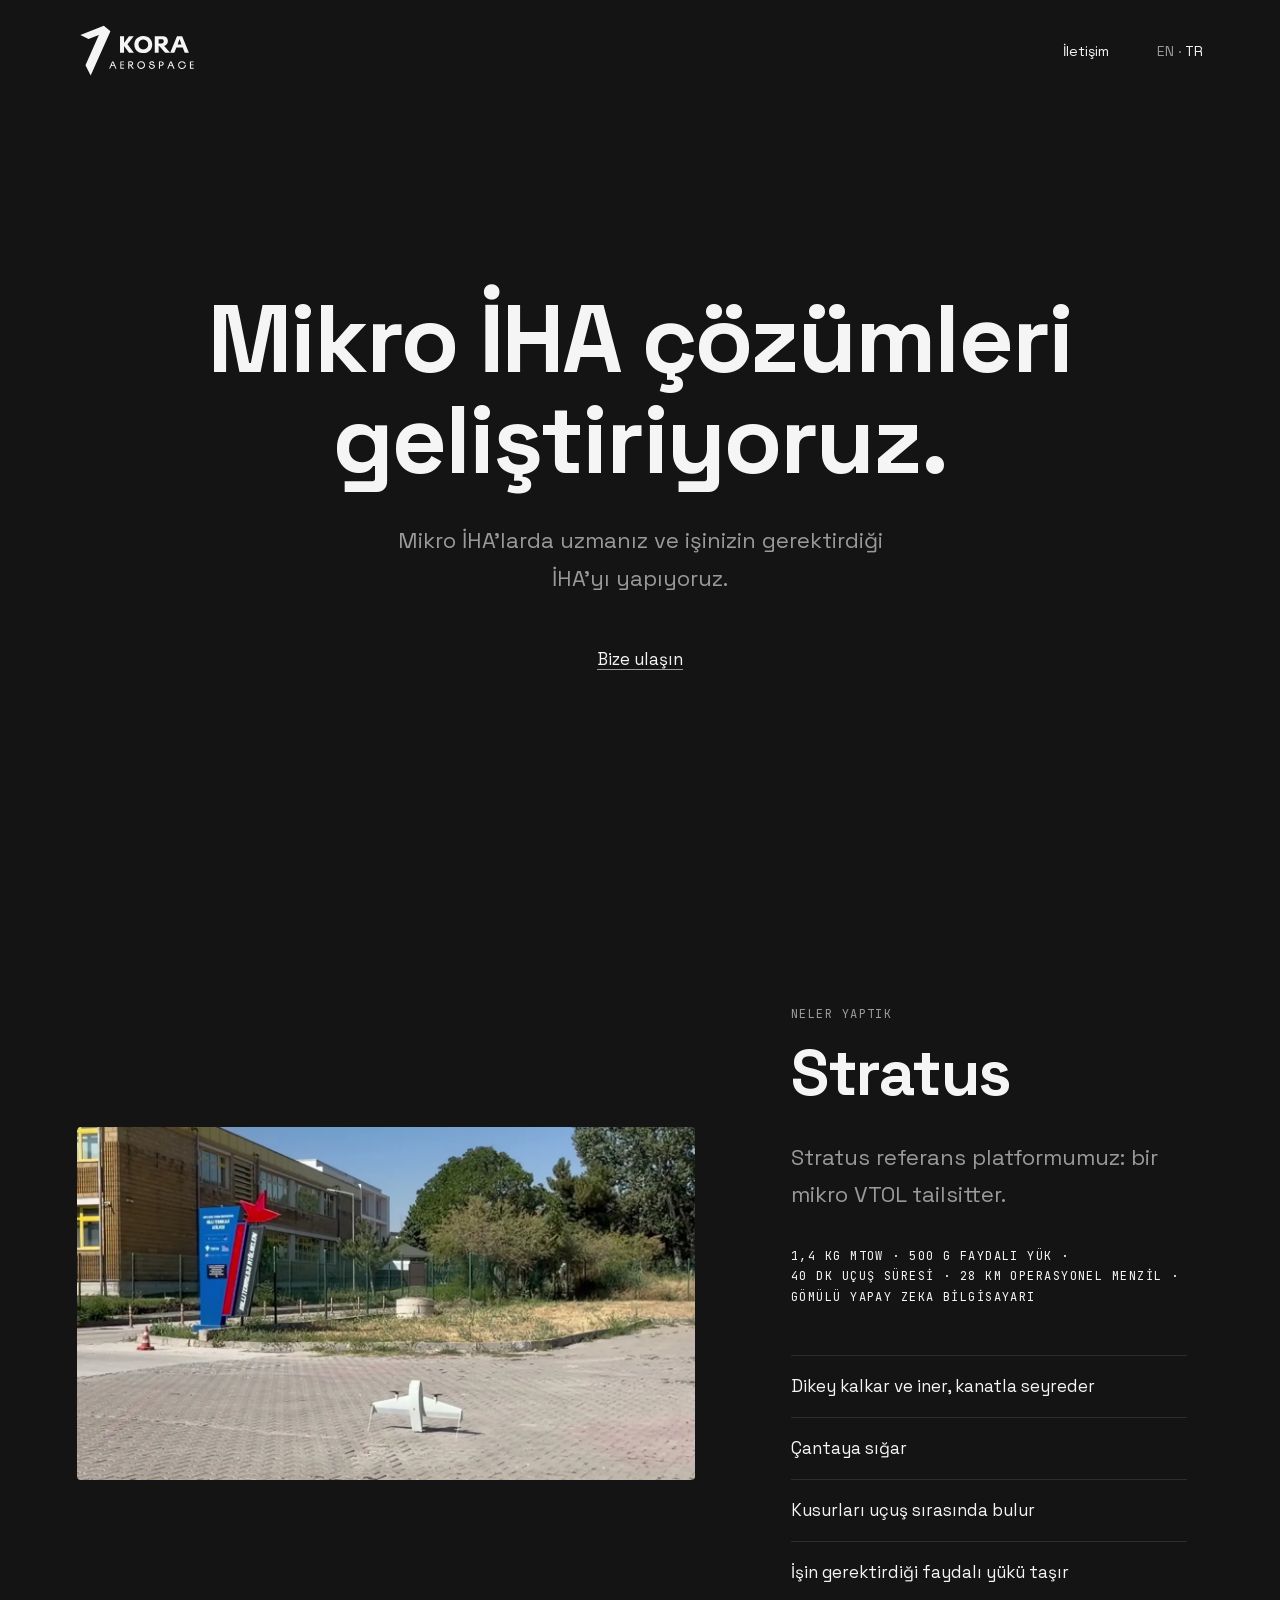
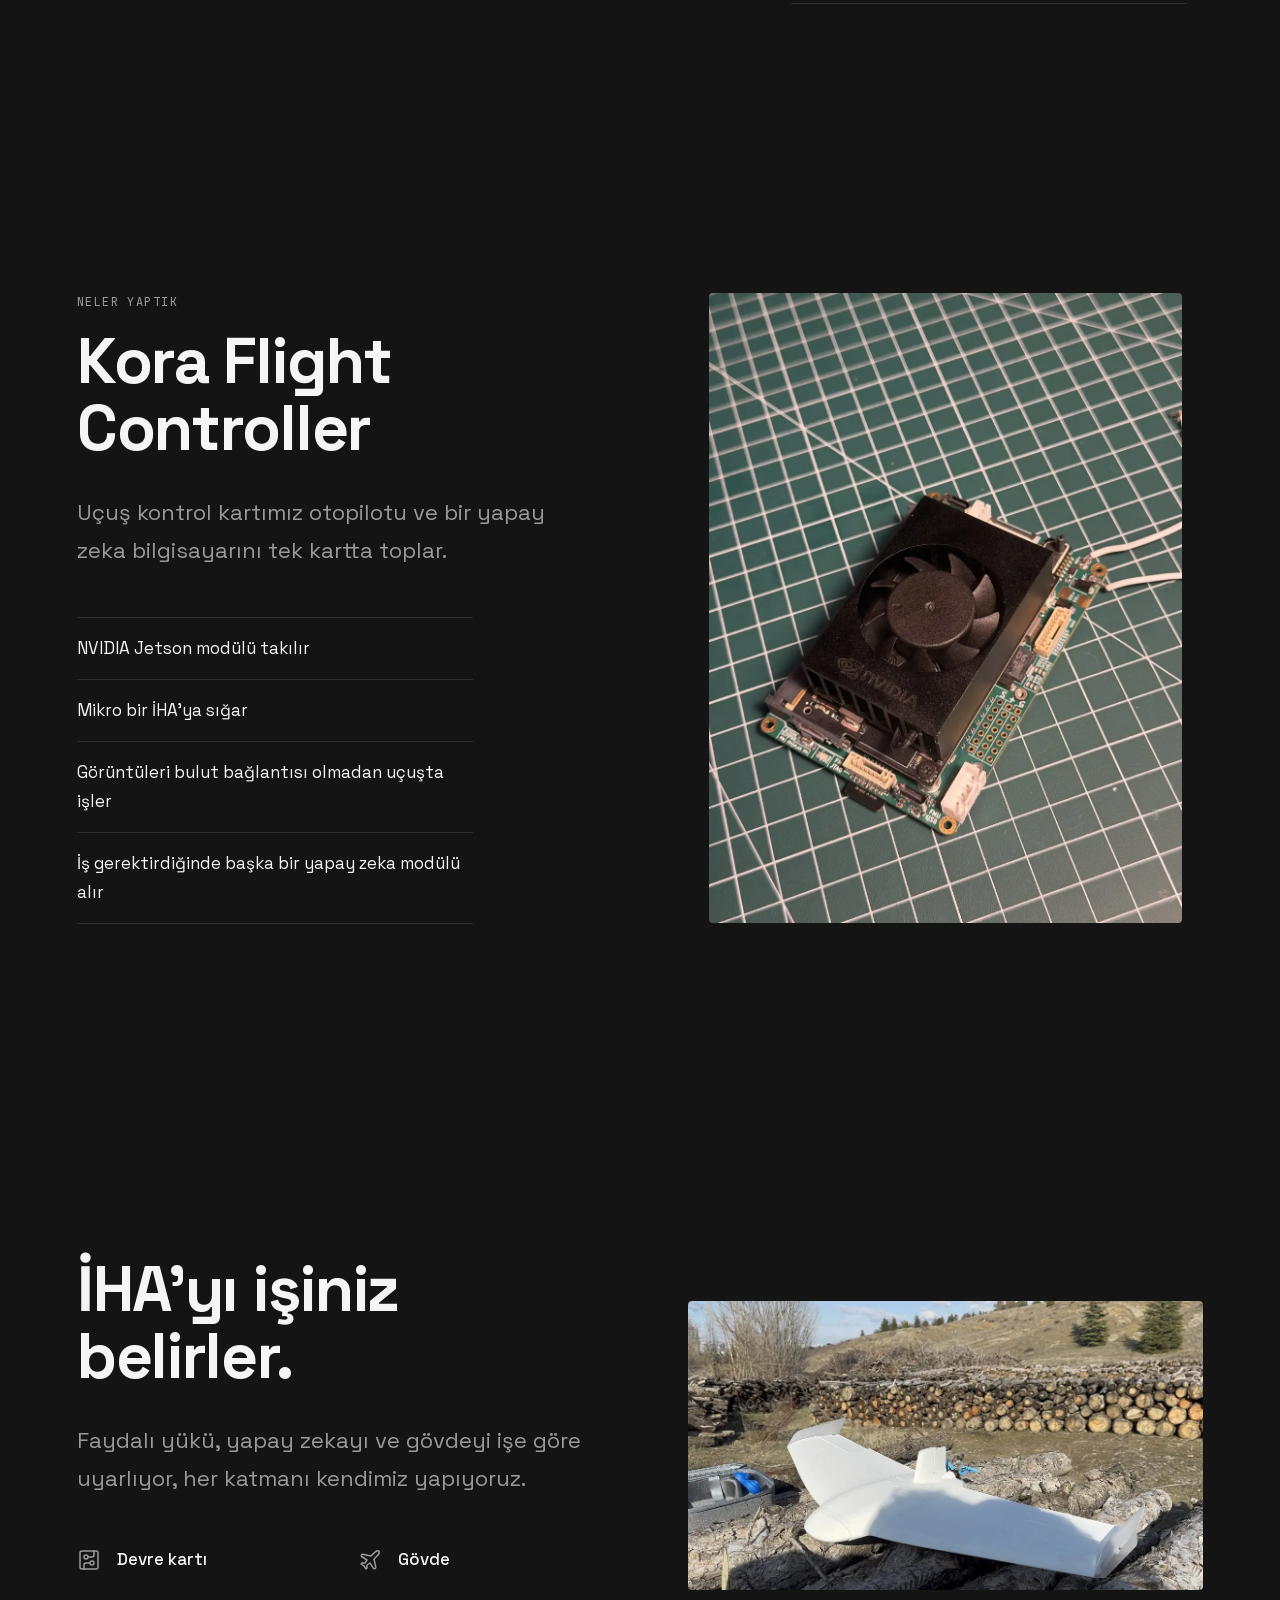
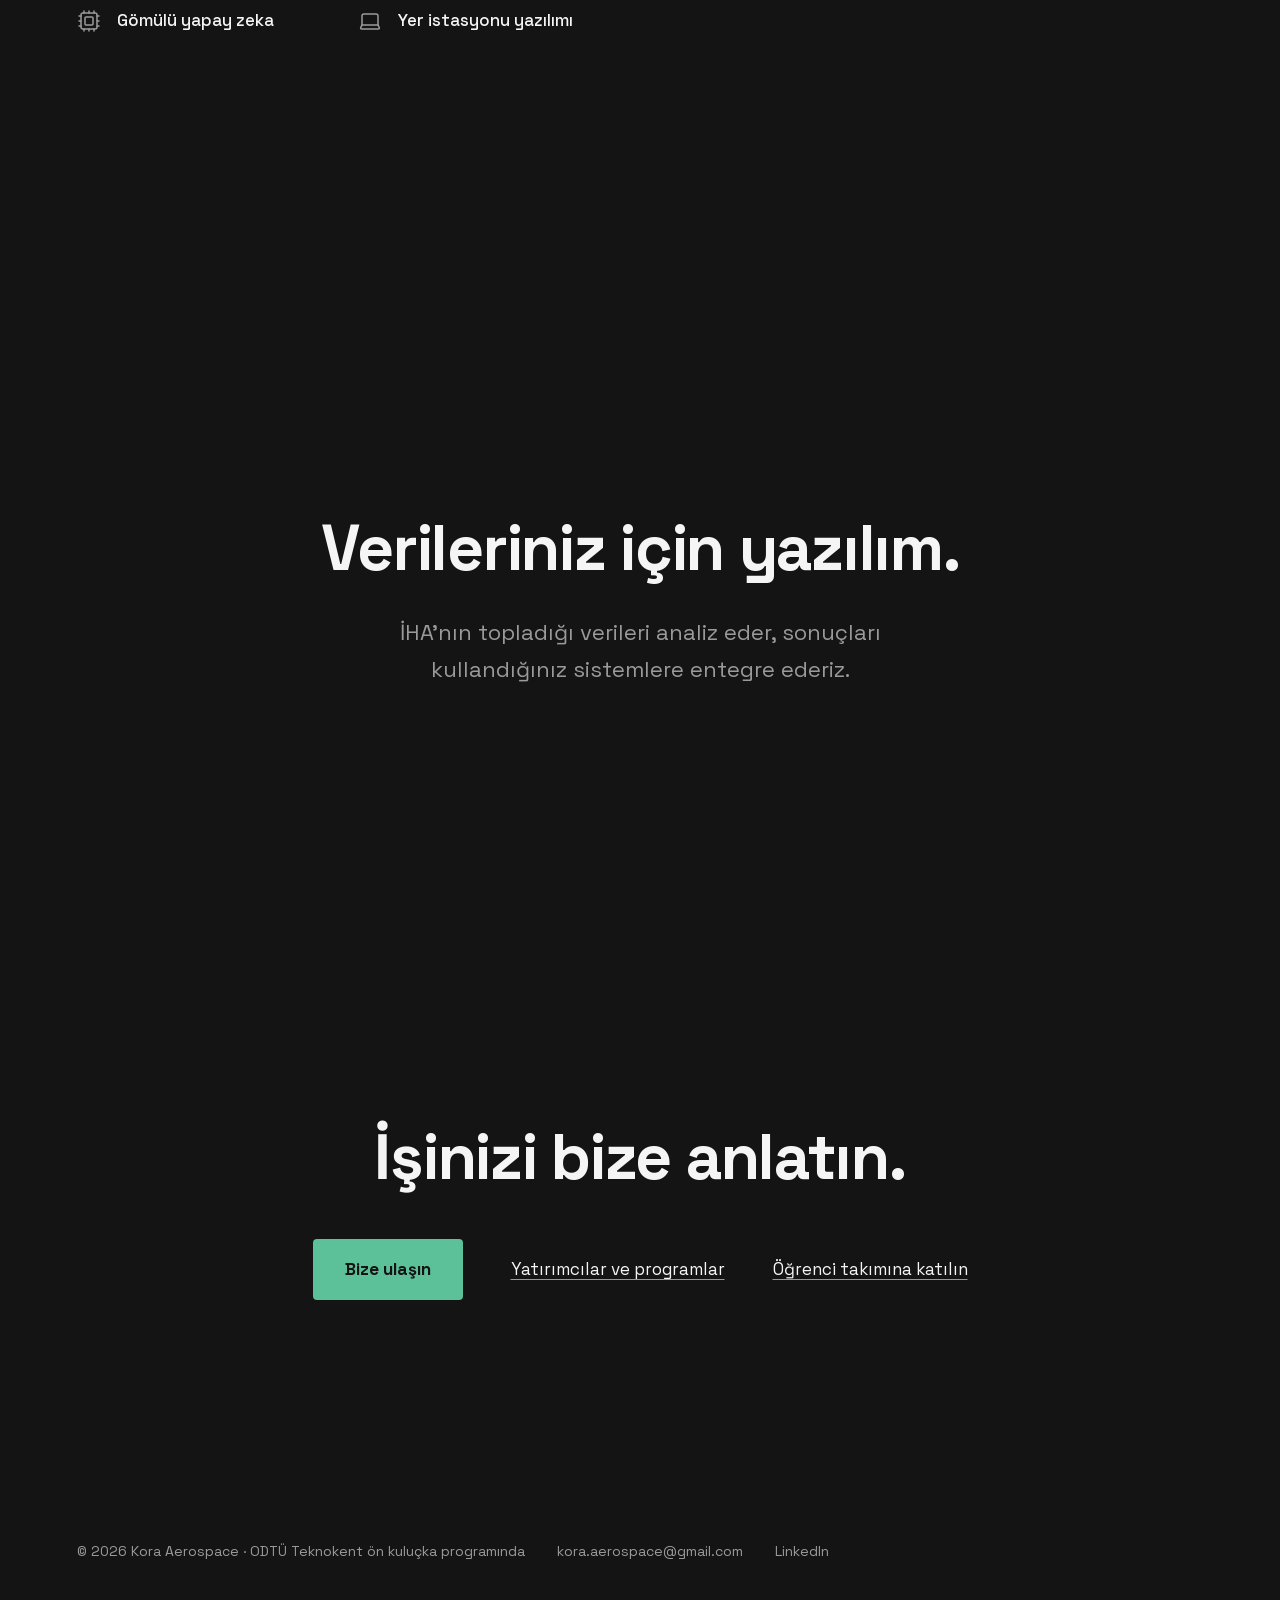
==== commit a6a9116f: "Stratus weight as MTOW "1.4 kg MTOW" (TR "1,4 kg MTOW"), as in the decks.  Co-Authored-By: Claude Op" ====
--- a/tr/index.html
+++ b/tr/index.html
@@ -53,7 +53,7 @@
         <p class="label">Neler yaptık</p>
         <h2>Stratus</h2>
         <p class="lead">Stratus referans platformumuz: bir mikro VTOL tailsitter.</p>
-        <p class="label spec"><span>1,4 kg</span> · <span>500 g faydalı yük</span> · <span>40 dk uçuş süresi</span> · <span>28 km operasyonel menzil</span> · <span>Gömülü yapay zeka bilgisayarı</span></p>
+        <p class="label spec"><span>1,4 kg MTOW</span> · <span>500 g faydalı yük</span> · <span>40 dk uçuş süresi</span> · <span>28 km operasyonel menzil</span> · <span>Gömülü yapay zeka bilgisayarı</span></p>
         <ul class="features">
           <li>Dikey kalkar ve iner, kanatla seyreder</li>
           <li>Çantaya sığar</li>
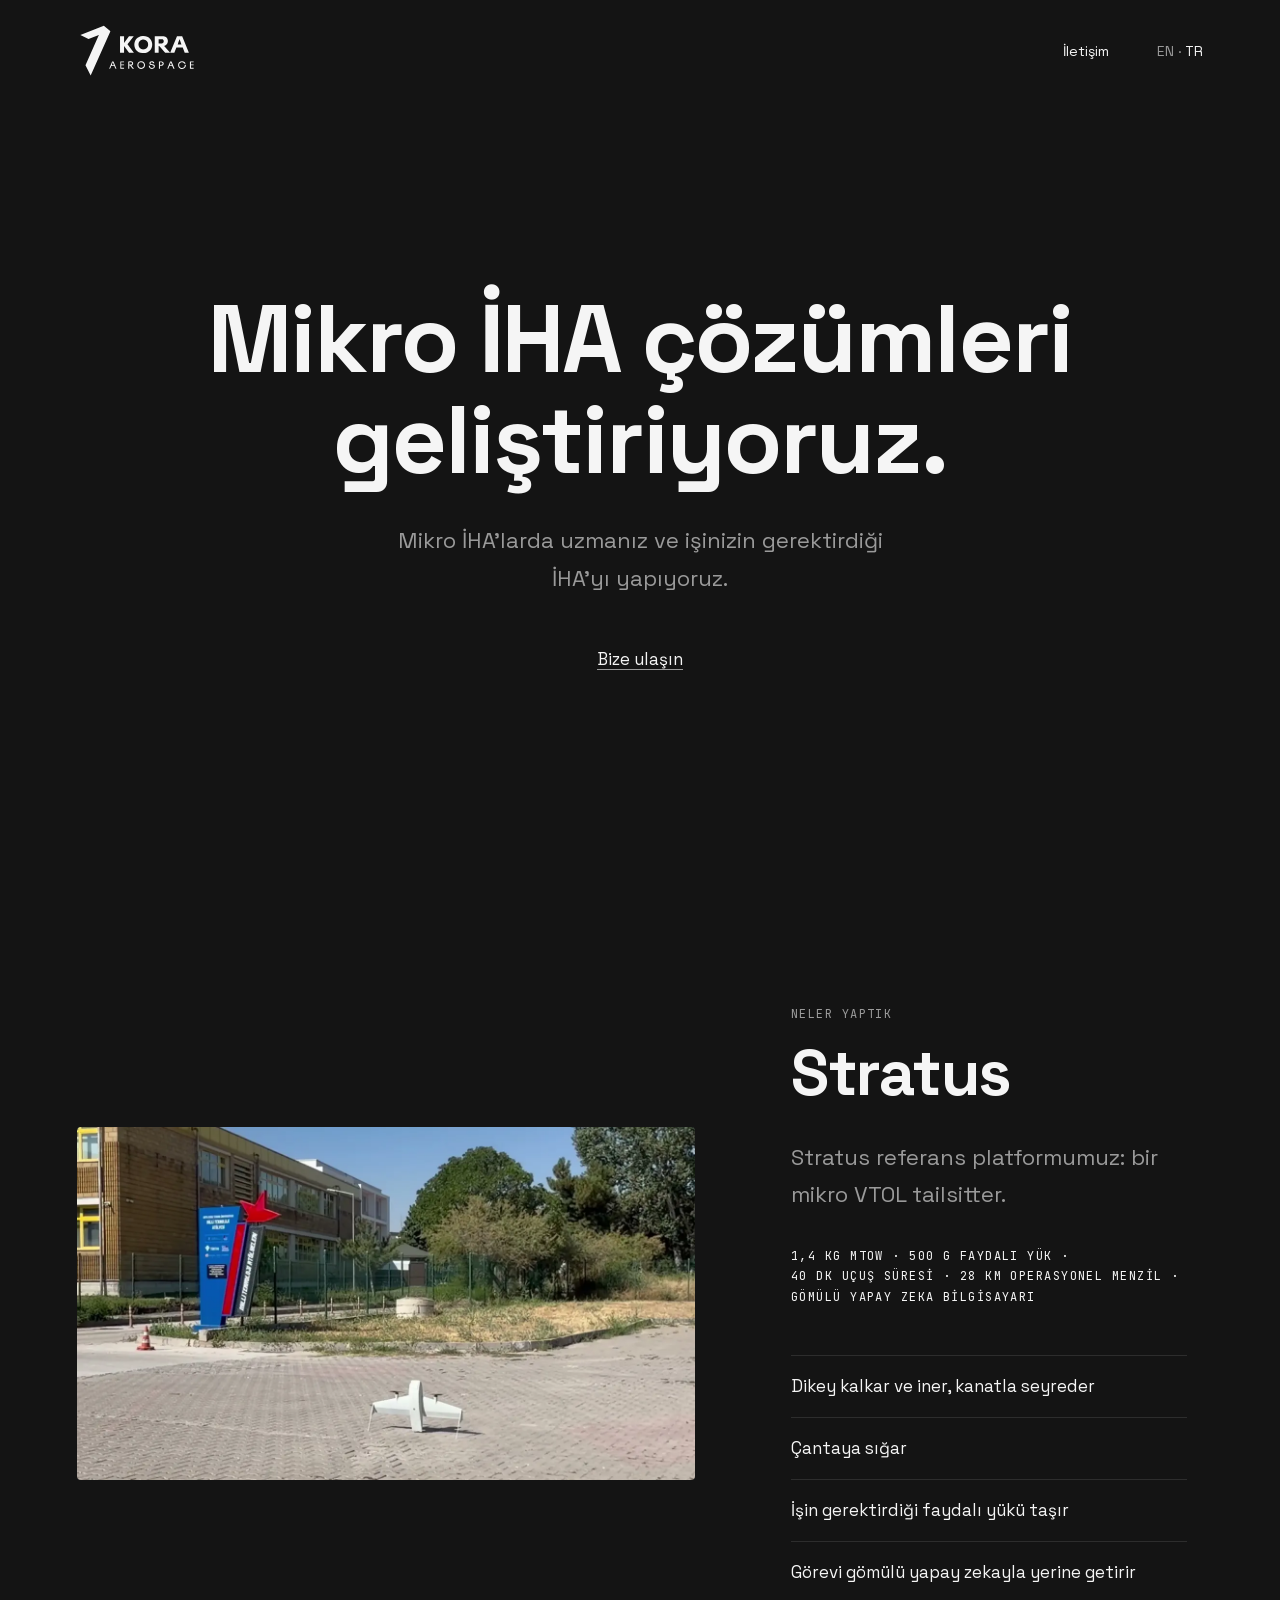
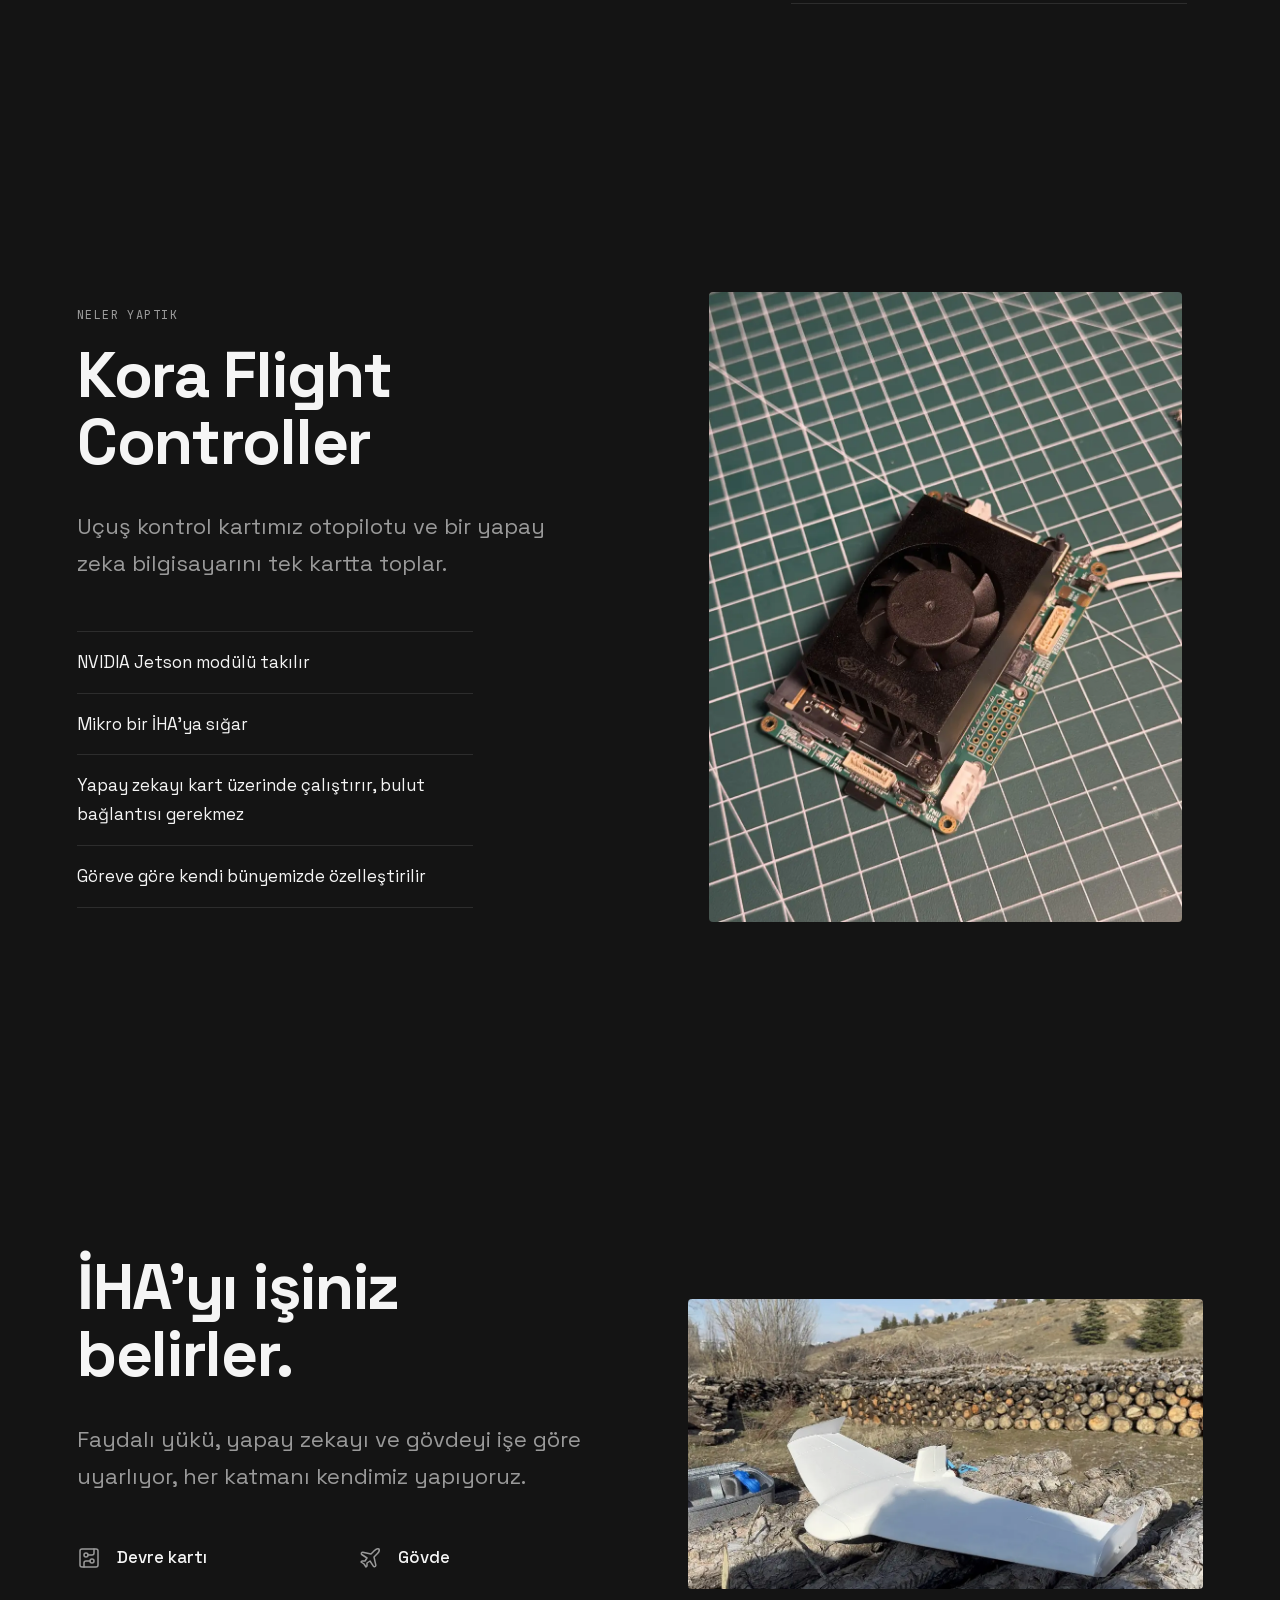
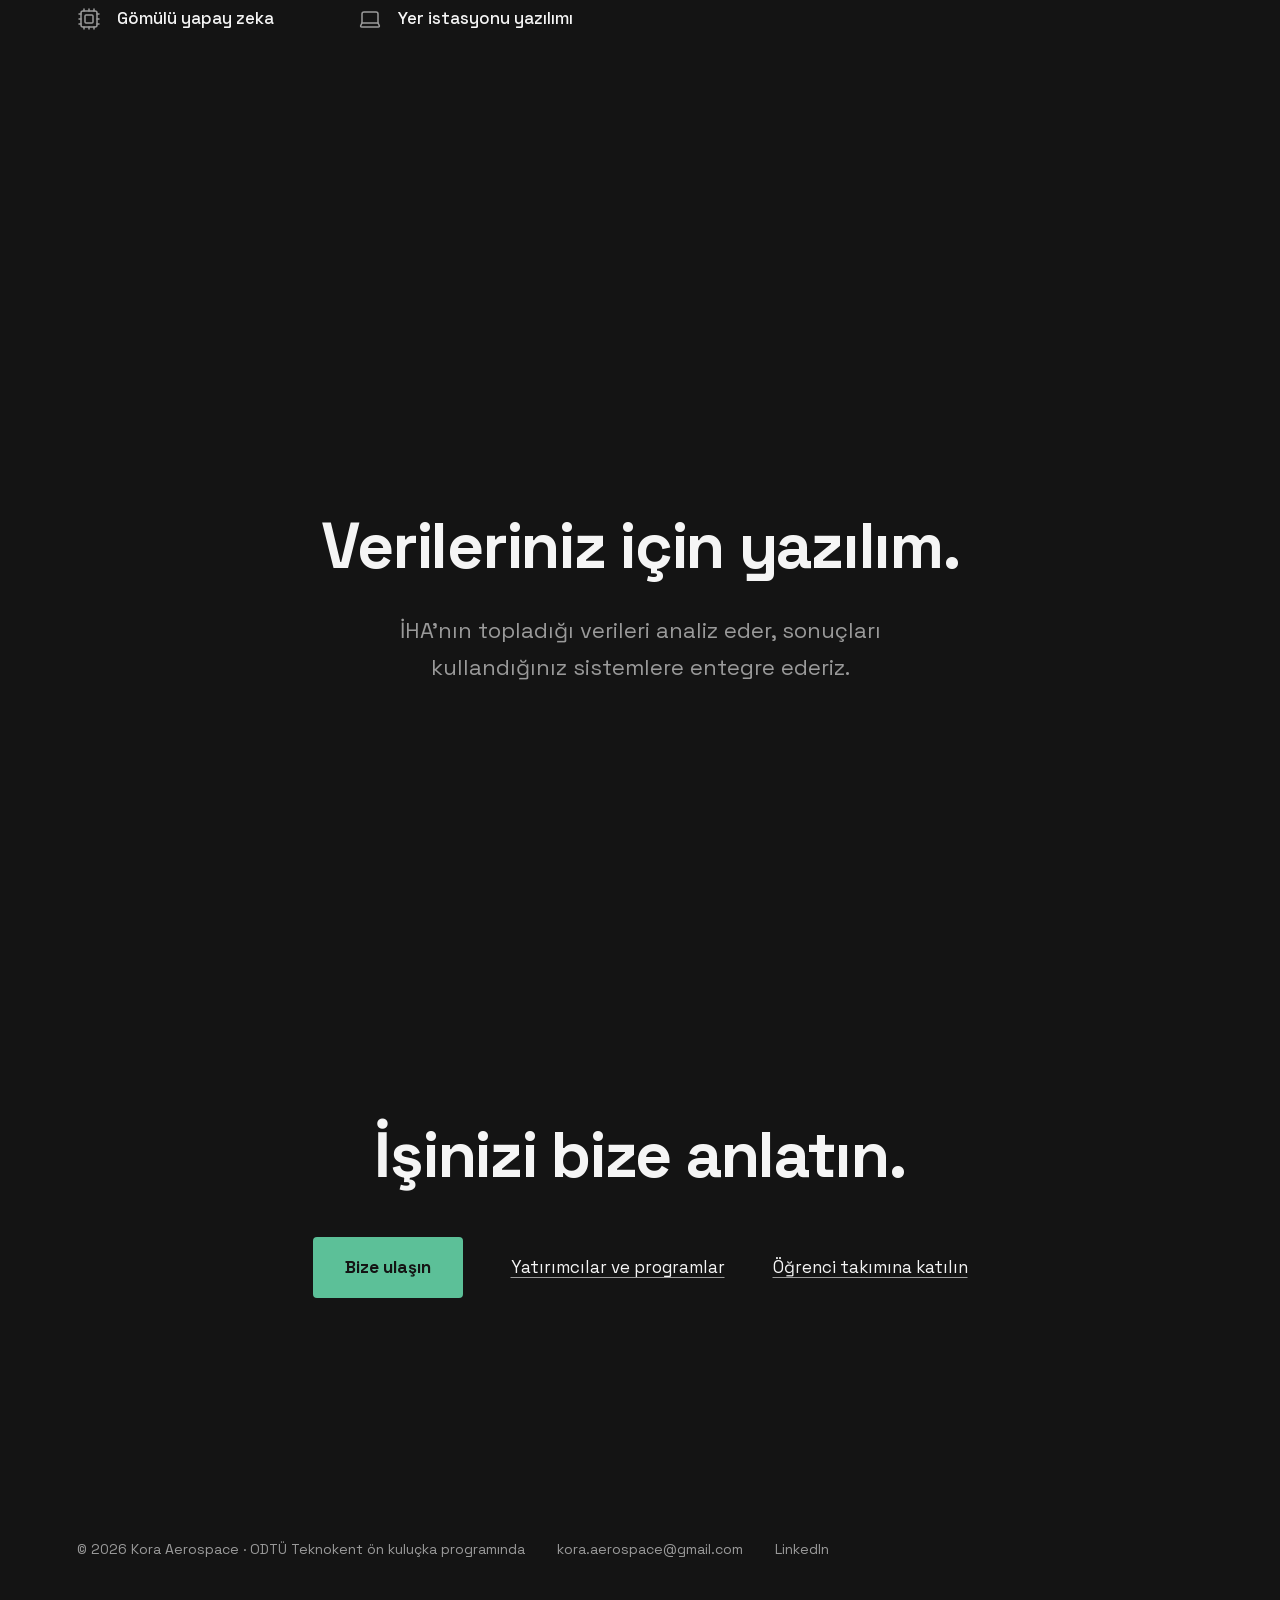
==== commit b79a3cb2: "More general wording in the Stratus and flight controller lists Yigit's fixes, EN and TR: the AI lin" ====
--- a/tr/index.html
+++ b/tr/index.html
@@ -57,8 +57,8 @@
         <ul class="features">
           <li>Dikey kalkar ve iner, kanatla seyreder</li>
           <li>Çantaya sığar</li>
-          <li>Kusurları uçuş sırasında bulur</li>
           <li>İşin gerektirdiği faydalı yükü taşır</li>
+          <li>Görevi gömülü yapay zekayla yerine getirir</li>
         </ul>
       </div>
     </section>
@@ -72,8 +72,8 @@
         <ul class="features">
           <li>NVIDIA Jetson modülü takılır</li>
           <li>Mikro bir İHA'ya sığar</li>
-          <li>Görüntüleri bulut bağlantısı olmadan uçuşta işler</li>
-          <li>İş gerektirdiğinde başka bir yapay zeka modülü alır</li>
+          <li>Yapay zekayı kart üzerinde çalıştırır, bulut bağlantısı gerekmez</li>
+          <li>Göreve göre kendi bünyemizde özelleştirilir</li>
         </ul>
       </div>
     </section>
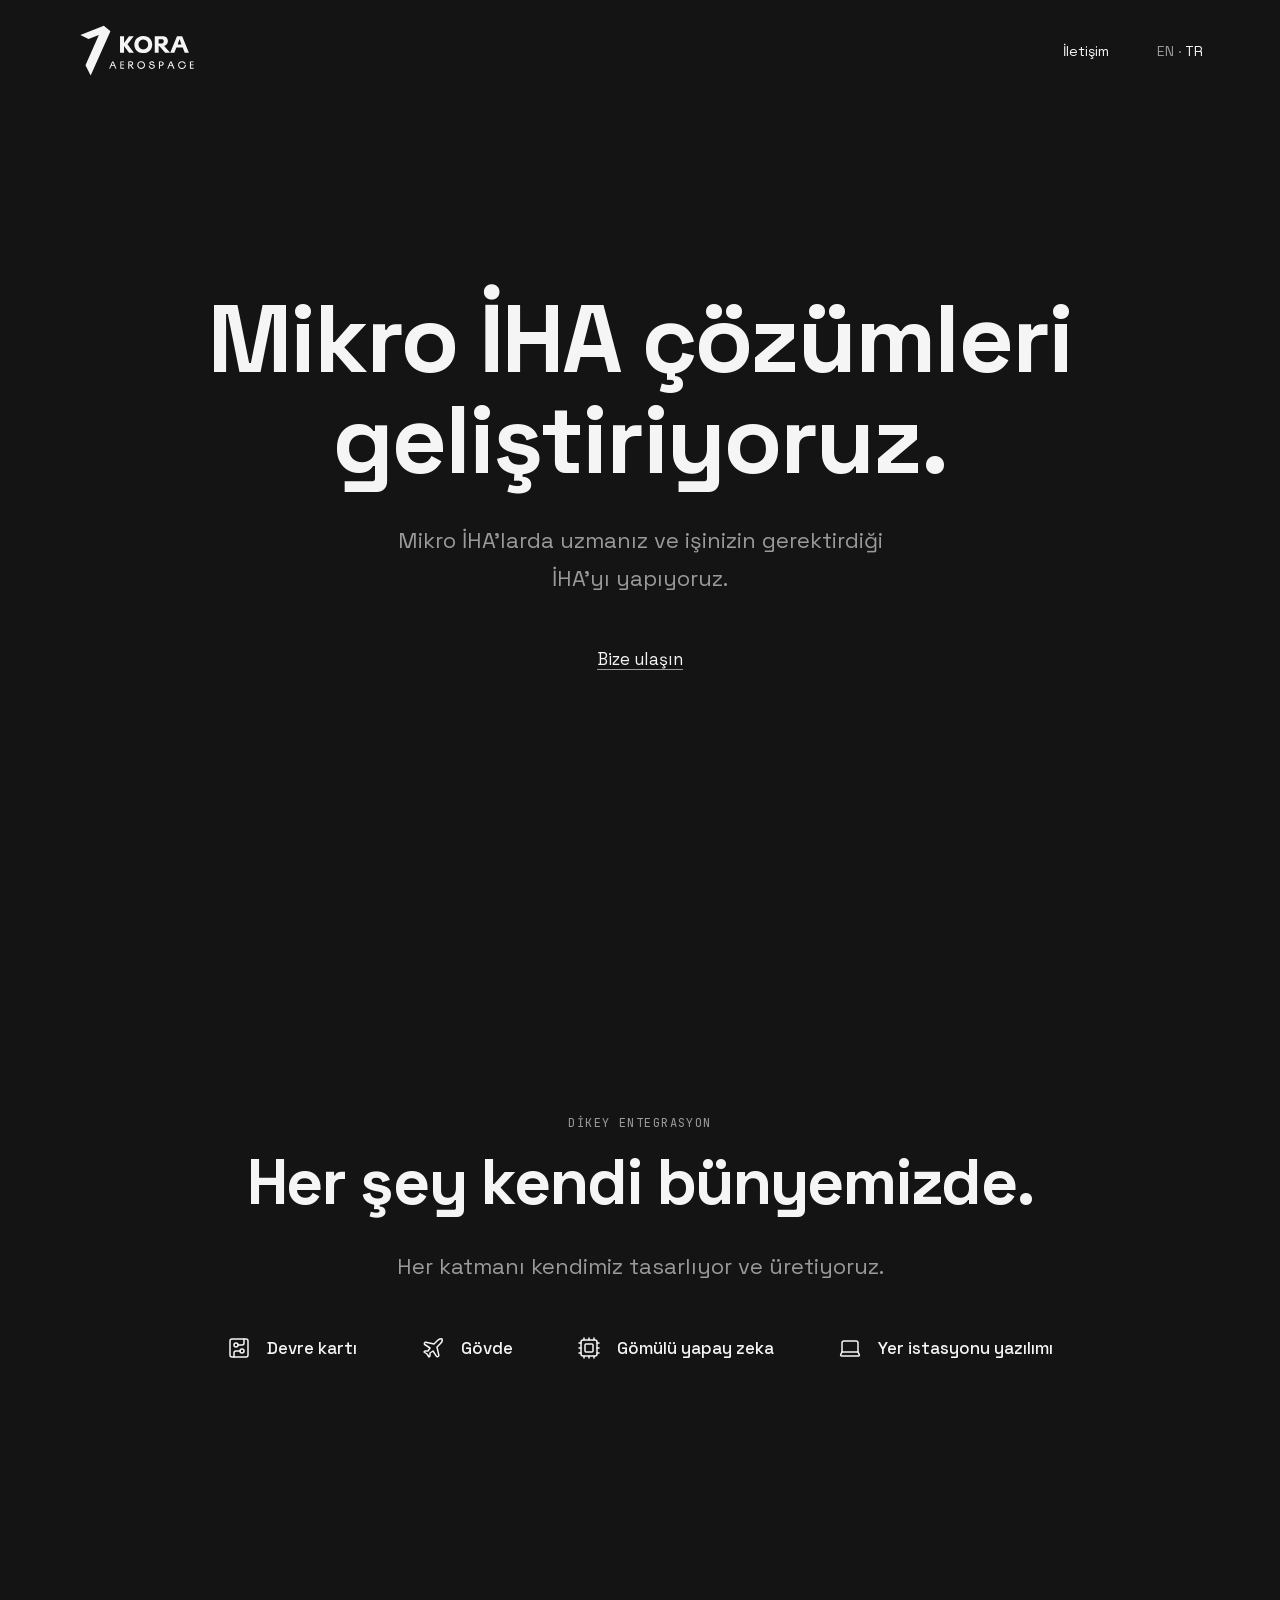
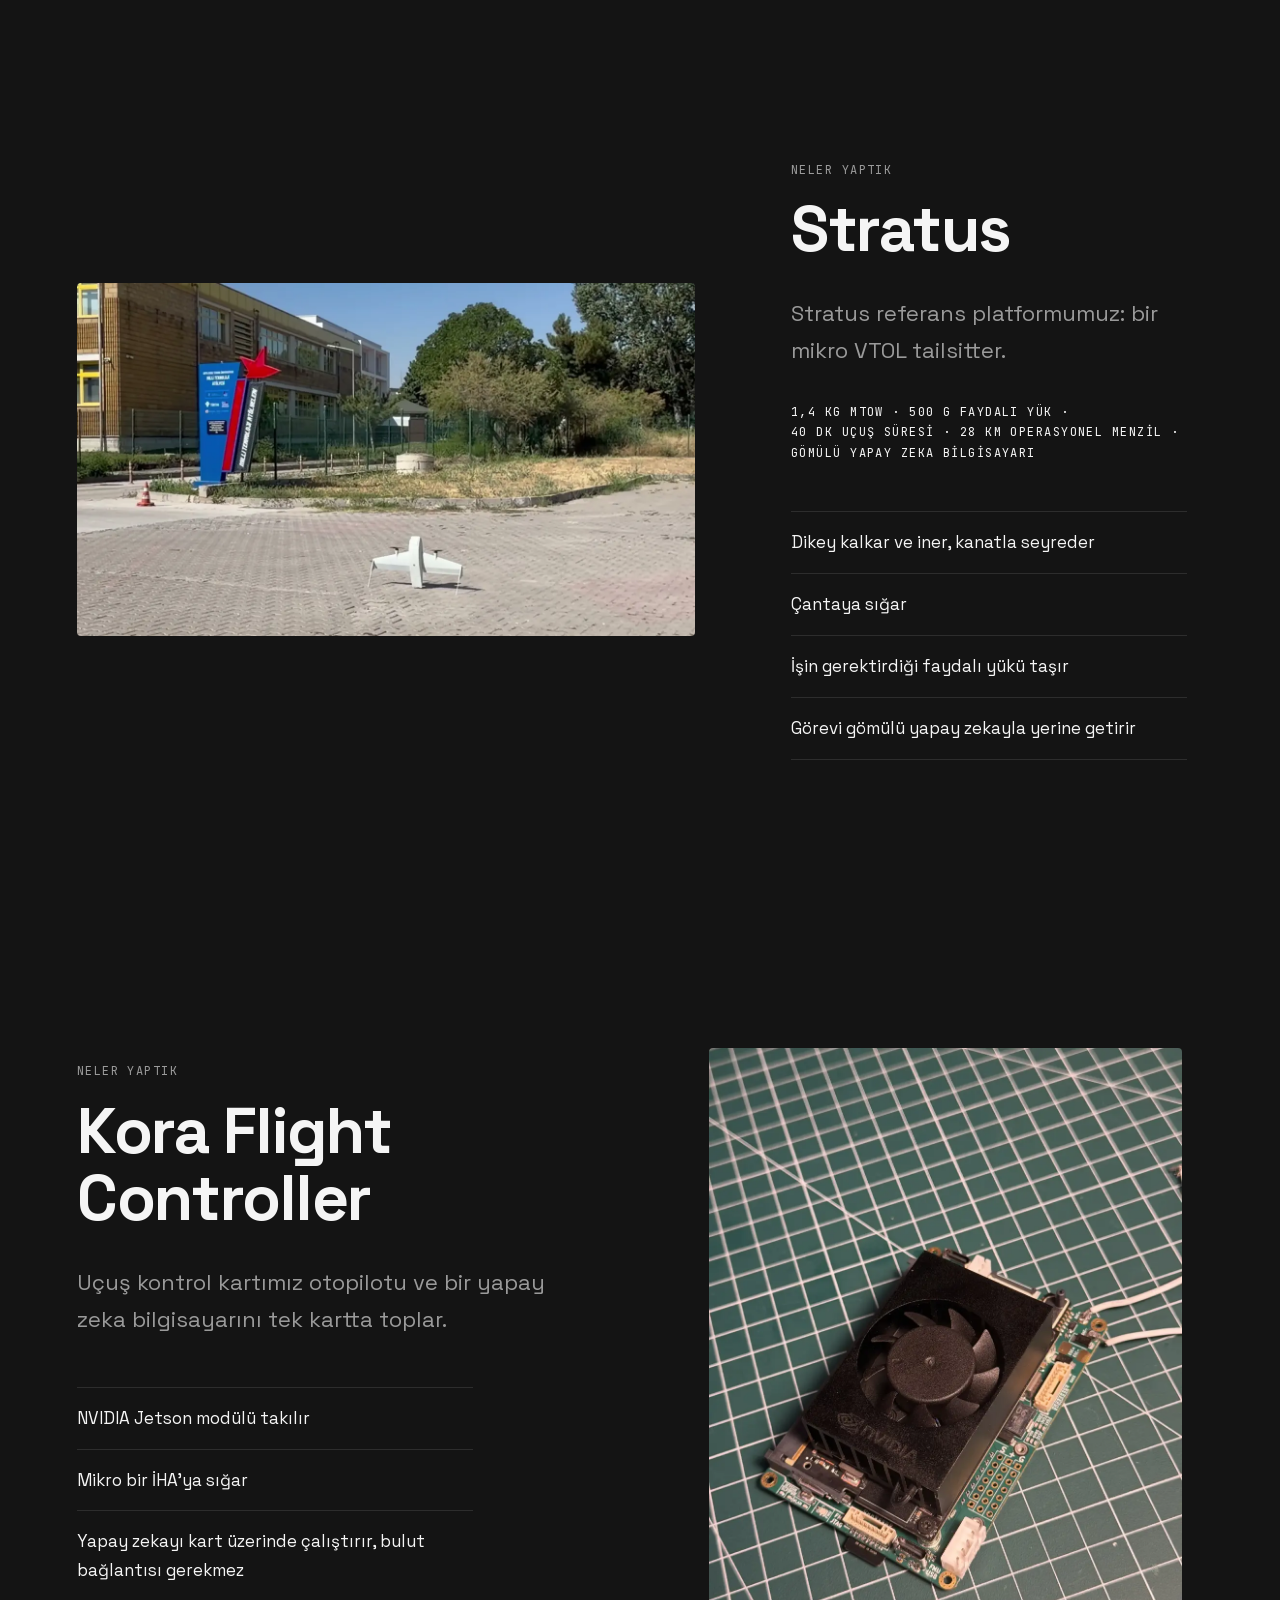
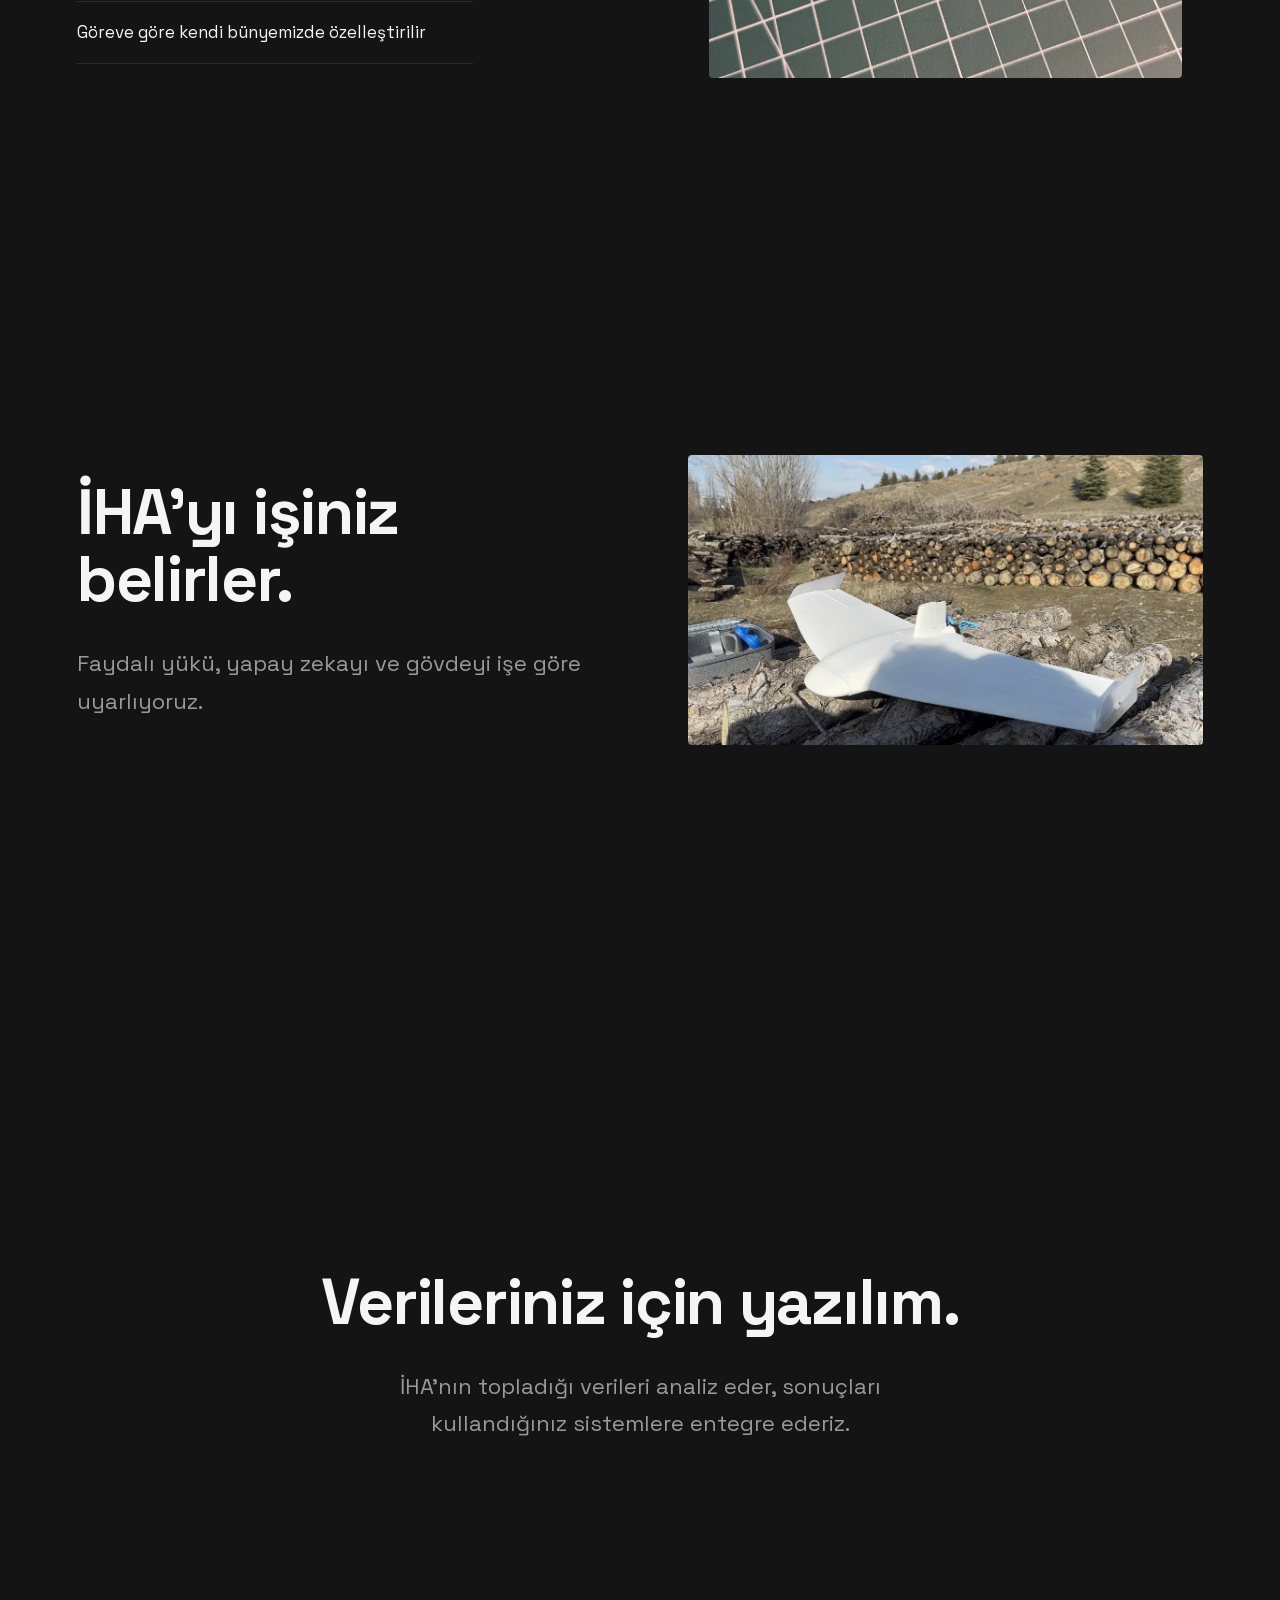
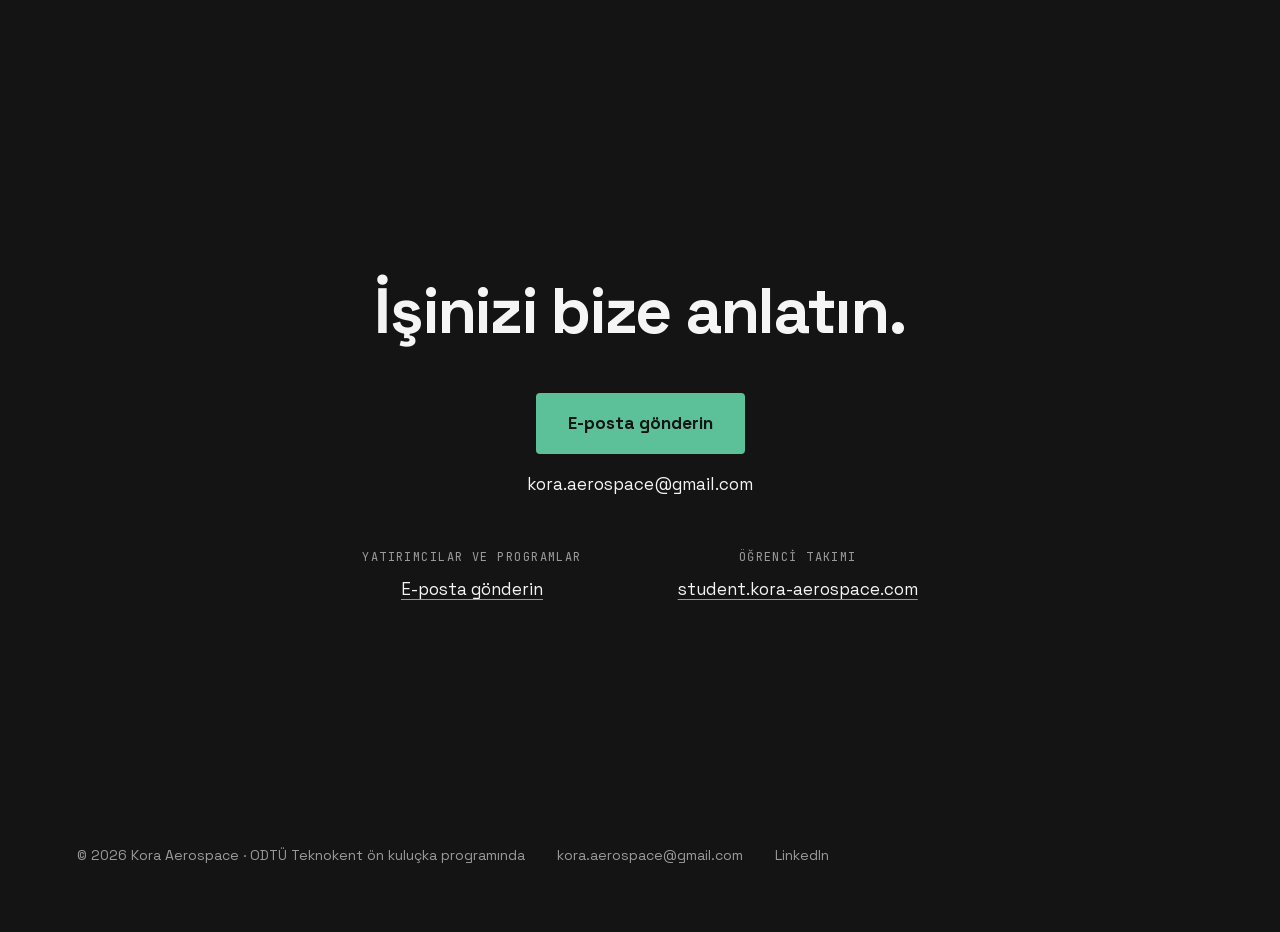
==== commit 6d477de2: "In-house section; contact links say what they do - New section right above Stratus, EN and TR: "Ever" ====
--- a/tr/index.html
+++ b/tr/index.html
@@ -41,6 +41,19 @@
       <p class="actions"><a href="#contact">Bize ulaşın</a></p>
     </section>
 
+    <section class="wrap center inhouse">
+      <p class="label">Dikey entegrasyon</p>
+      <h2>Her şey kendi bünyemizde.</h2>
+      <p class="lead">Her katmanı kendimiz tasarlıyor ve üretiyoruz.</p>
+      <!-- Icons: Lucide 1.47.0 (ISC, see LICENSES/) -->
+      <ul class="layers">
+        <li><svg class="icon" viewBox="0 0 24 24" aria-hidden="true"><rect width="18" height="18" x="3" y="3" rx="2"/><path d="M11 9h4a2 2 0 0 0 2-2V3"/><circle cx="9" cy="9" r="2"/><path d="M7 21v-4a2 2 0 0 1 2-2h4"/><circle cx="15" cy="15" r="2"/></svg>Devre kartı</li>
+        <li><svg class="icon" viewBox="0 0 24 24" aria-hidden="true"><path d="M17.8 19.2 16 11l3.5-3.5C21 6 21.5 4 21 3c-1-.5-3 0-4.5 1.5L13 8 4.8 6.2c-.5-.1-.9.1-1.1.5l-.3.5c-.2.5-.1 1 .3 1.3L9 12l-2 3H4l-1 1 3 2 2 3 1-1v-3l3-2 3.5 5.3c.3.4.8.5 1.3.3l.5-.2c.4-.3.6-.7.5-1.2z"/></svg>Gövde</li>
+        <li><svg class="icon" viewBox="0 0 24 24" aria-hidden="true"><path d="M12 20v2M12 2v2M17 20v2M17 2v2M2 12h2M2 17h2M2 7h2M20 12h2M20 17h2M20 7h2M7 20v2M7 2v2"/><rect x="4" y="4" width="16" height="16" rx="2"/><rect x="8" y="8" width="8" height="8" rx="1"/></svg>Gömülü yapay zeka</li>
+        <li><svg class="icon" viewBox="0 0 24 24" aria-hidden="true"><path d="M18 5a2 2 0 0 1 2 2v8.526a2 2 0 0 0 .212.897l1.068 2.127a1 1 0 0 1-.9 1.45H3.62a1 1 0 0 1-.9-1.45l1.068-2.127A2 2 0 0 0 4 15.526V7a2 2 0 0 1 2-2z"/><path d="M20.054 15.987H3.946"/></svg>Yer istasyonu yazılımı</li>
+      </ul>
+    </section>
+
     <section class="wrap split wide" id="work">
       <figure class="clip">
         <video muted loop playsinline preload="none" poster="/media/takeoff-poster.webp" width="1280" height="732" aria-label="Stratus bir deneme uçuşunda dikey kalkıyor">
@@ -81,14 +94,7 @@
     <section class="wrap split">
       <div class="text">
         <h2>İHA'yı işiniz belirler.</h2>
-        <p class="lead">Faydalı yükü, yapay zekayı ve gövdeyi işe göre uyarlıyor, her katmanı kendimiz yapıyoruz.</p>
-        <!-- Icons: Lucide 1.47.0 (ISC, see LICENSES/) -->
-        <ul class="layers">
-          <li><svg class="icon" viewBox="0 0 24 24" aria-hidden="true"><rect width="18" height="18" x="3" y="3" rx="2"/><path d="M11 9h4a2 2 0 0 0 2-2V3"/><circle cx="9" cy="9" r="2"/><path d="M7 21v-4a2 2 0 0 1 2-2h4"/><circle cx="15" cy="15" r="2"/></svg>Devre kartı</li>
-          <li><svg class="icon" viewBox="0 0 24 24" aria-hidden="true"><path d="M17.8 19.2 16 11l3.5-3.5C21 6 21.5 4 21 3c-1-.5-3 0-4.5 1.5L13 8 4.8 6.2c-.5-.1-.9.1-1.1.5l-.3.5c-.2.5-.1 1 .3 1.3L9 12l-2 3H4l-1 1 3 2 2 3 1-1v-3l3-2 3.5 5.3c.3.4.8.5 1.3.3l.5-.2c.4-.3.6-.7.5-1.2z"/></svg>Gövde</li>
-          <li><svg class="icon" viewBox="0 0 24 24" aria-hidden="true"><path d="M12 20v2M12 2v2M17 20v2M17 2v2M2 12h2M2 17h2M2 7h2M20 12h2M20 17h2M20 7h2M7 20v2M7 2v2"/><rect x="4" y="4" width="16" height="16" rx="2"/><rect x="8" y="8" width="8" height="8" rx="1"/></svg>Gömülü yapay zeka</li>
-          <li><svg class="icon" viewBox="0 0 24 24" aria-hidden="true"><path d="M18 5a2 2 0 0 1 2 2v8.526a2 2 0 0 0 .212.897l1.068 2.127a1 1 0 0 1-.9 1.45H3.62a1 1 0 0 1-.9-1.45l1.068-2.127A2 2 0 0 0 4 15.526V7a2 2 0 0 1 2-2z"/><path d="M20.054 15.987H3.946"/></svg>Yer istasyonu yazılımı</li>
-        </ul>
+        <p class="lead">Faydalı yükü, yapay zekayı ve gövdeyi işe göre uyarlıyoruz.</p>
       </div>
       <img src="/media/wing-field-side.webp" alt="Alpha, Kora ekibinin yaptığı beyaz kanat tipi İHA, arazide" width="1100" height="619" loading="lazy" decoding="async">
     </section>
@@ -100,11 +106,12 @@
 
     <section class="wrap contact" id="contact">
       <h2>İşinizi bize anlatın.</h2>
-      <div class="links">
-        <a class="btn" href="mailto:kora.aerospace@gmail.com">Bize ulaşın</a>
-        <a href="mailto:kora.aerospace@gmail.com?subject=Yat%C4%B1r%C4%B1mc%C4%B1%20g%C3%B6r%C3%BC%C5%9Fmesi">Yatırımcılar ve programlar</a>
-        <a href="https://student.kora-aerospace.com/">Öğrenci takımına katılın</a>
-      </div>
+      <p class="actions"><a class="btn" href="mailto:kora.aerospace@gmail.com">E-posta gönderin</a></p>
+      <p class="note">kora.aerospace@gmail.com</p>
+      <ul class="contacts">
+        <li><span class="label">Yatırımcılar ve programlar</span><a href="mailto:kora.aerospace@gmail.com?subject=Yat%C4%B1r%C4%B1mc%C4%B1%20g%C3%B6r%C3%BC%C5%9Fmesi">E-posta gönderin</a></li>
+        <li><span class="label">Öğrenci takımı</span><a href="https://student.kora-aerospace.com/">student.kora-aerospace.com</a></li>
+      </ul>
     </section>
   </main>
 
--- a/styles.css
+++ b/styles.css
@@ -32,8 +32,8 @@
 .wrap { max-width: calc(var(--kora-max) + 2 * var(--kora-gutter)); margin-inline: auto; padding-inline: var(--kora-gutter); }
 section { padding-block: var(--kora-section); }
 section > * + *, .text > * + * { margin-top: var(--kora-stack); }
-.text > .label + h2 { margin-top: var(--kora-s2); }
-.actions, .links, .features, .layers { margin-top: var(--kora-s6); }
+.label + h2 { margin-top: var(--kora-s2); }
+.actions, .contacts, .features, .layers { margin-top: var(--kora-s6); }
 
 .top { display: flex; align-items: center; justify-content: space-between; padding-block: var(--kora-s3); }
 /* Wraps below the logo only on very narrow screens, so no item is ever cut off. */
@@ -76,12 +76,18 @@
 .features li:last-child { border-bottom: 1px solid var(--kora-line); }
 
 .layers { list-style: none; padding: 0; display: grid; grid-template-columns: 1fr 1fr; gap: var(--kora-s4) var(--kora-s6); }
-.layers li { display: flex; align-items: center; gap: var(--kora-s2); font-weight: 500; }
+.layers li { display: flex; align-items: center; gap: var(--kora-s2); font-weight: 500; text-align: left; }
+/* In-house section: the layers in one row, icons in white so the section stands out. */
+.inhouse .layers { grid-template-columns: repeat(4, auto); justify-content: center; gap: var(--kora-s4) var(--kora-s8); }
+.inhouse .icon { stroke: var(--kora-text); }
 .icon { flex: none; width: 24px; height: 24px; fill: none; stroke: var(--kora-text-muted); stroke-width: 1.5; stroke-linecap: round; stroke-linejoin: round; }
 
-.links { display: flex; flex-wrap: wrap; justify-content: center; align-items: center; gap: var(--kora-s3) var(--kora-s6); }
-.actions a, .links a:not(.btn) { text-decoration-color: var(--kora-text-muted); text-underline-offset: 4px; }
-.actions a:is(:hover, :focus-visible), .links a:not(.btn):is(:hover, :focus-visible) { color: var(--kora-green); }
+/* Contact: each link says what it does (mail or site) under a small label. */
+.contact .note { margin-top: var(--kora-s2); }
+.contacts { list-style: none; padding: 0; display: flex; flex-wrap: wrap; justify-content: center; gap: var(--kora-s4) var(--kora-s12); }
+.contacts li { display: flex; flex-direction: column; align-items: center; gap: var(--kora-s1); }
+.actions a:not(.btn), .contacts a { text-decoration-color: var(--kora-text-muted); text-underline-offset: 4px; }
+.actions a:not(.btn):is(:hover, :focus-visible), .contacts a:is(:hover, :focus-visible) { color: var(--kora-green); }
 
 footer { display: flex; flex-wrap: wrap; gap: var(--kora-s1) var(--kora-s4); padding-block: var(--kora-s12) var(--kora-s8); }
 footer a { text-decoration: none; }
@@ -95,5 +101,5 @@
   .split { grid-template-columns: 1fr; gap: var(--kora-s8); }
   .flip > :first-child { order: 0; }
   .split > img { width: 100%; max-height: none; }
-  .layers { gap: var(--kora-s3); }
+  .layers, .inhouse .layers { grid-template-columns: auto auto; gap: var(--kora-s3) var(--kora-s6); }
 }
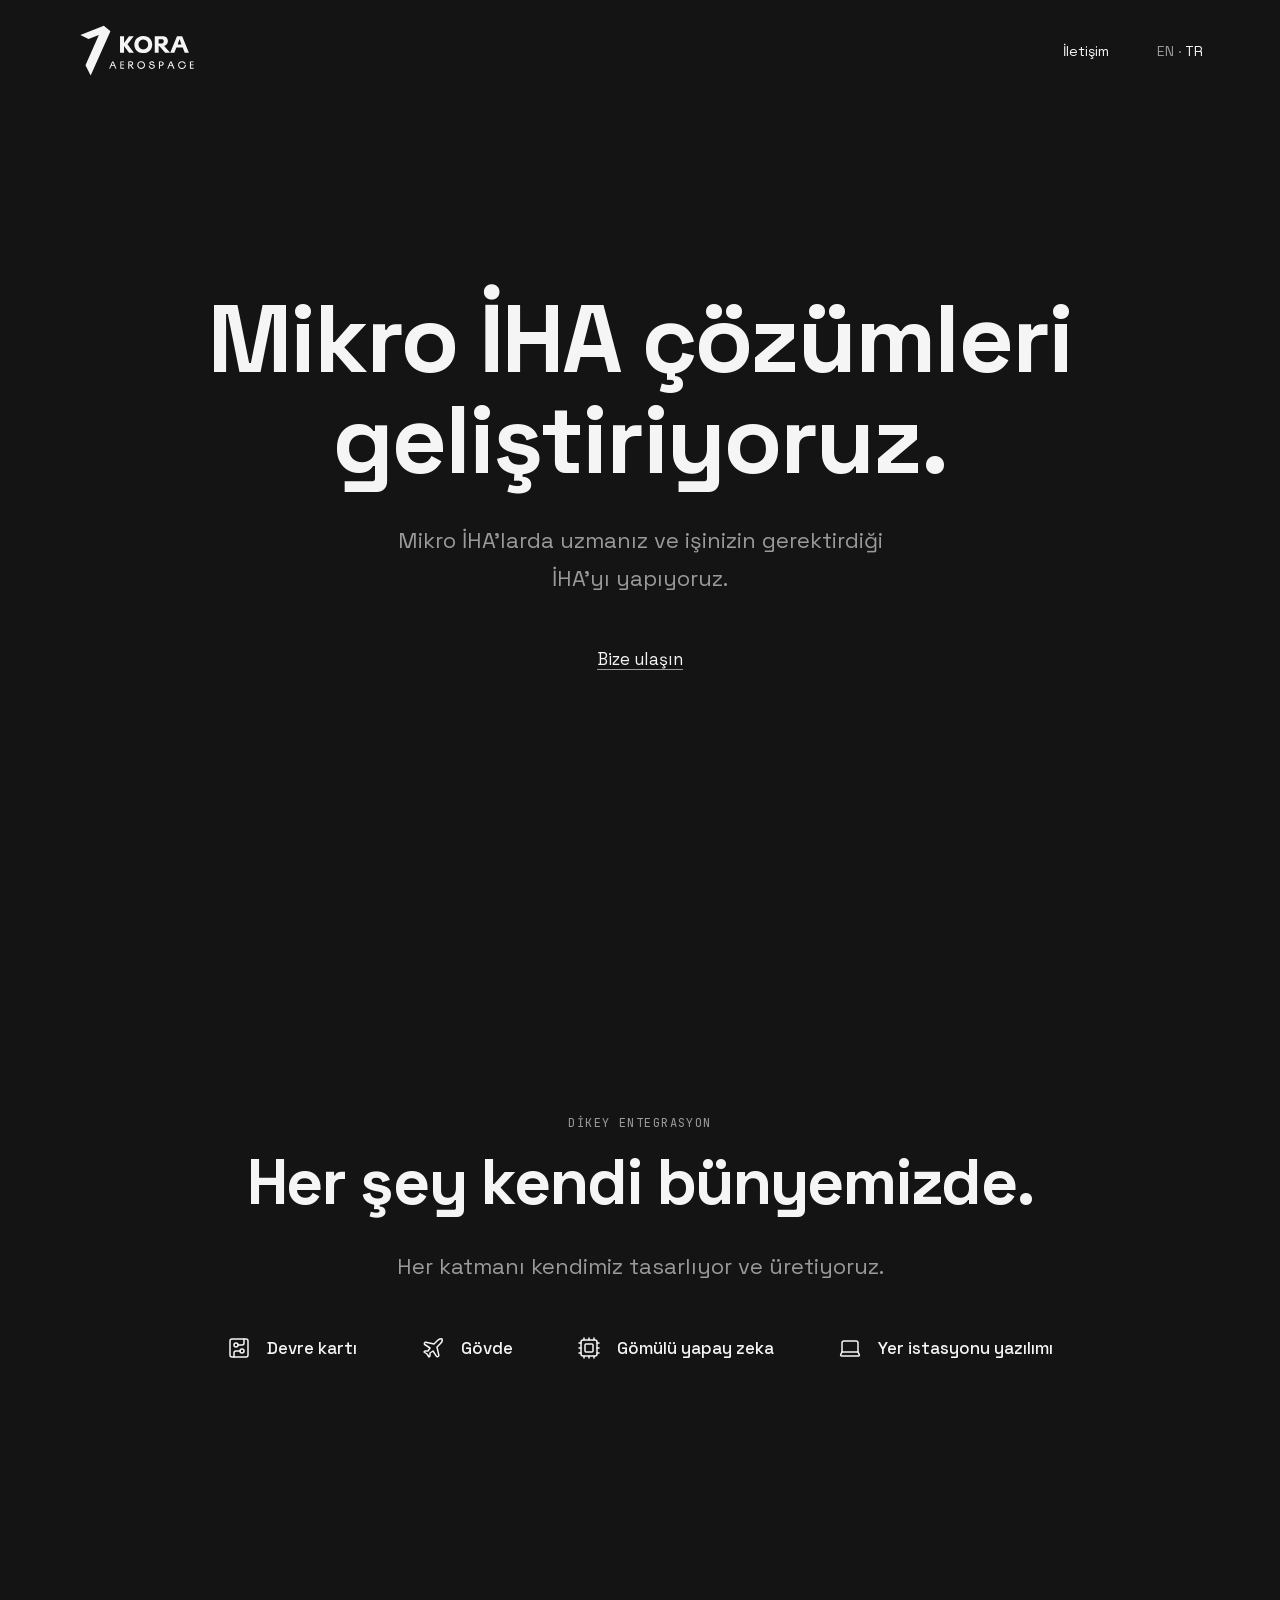
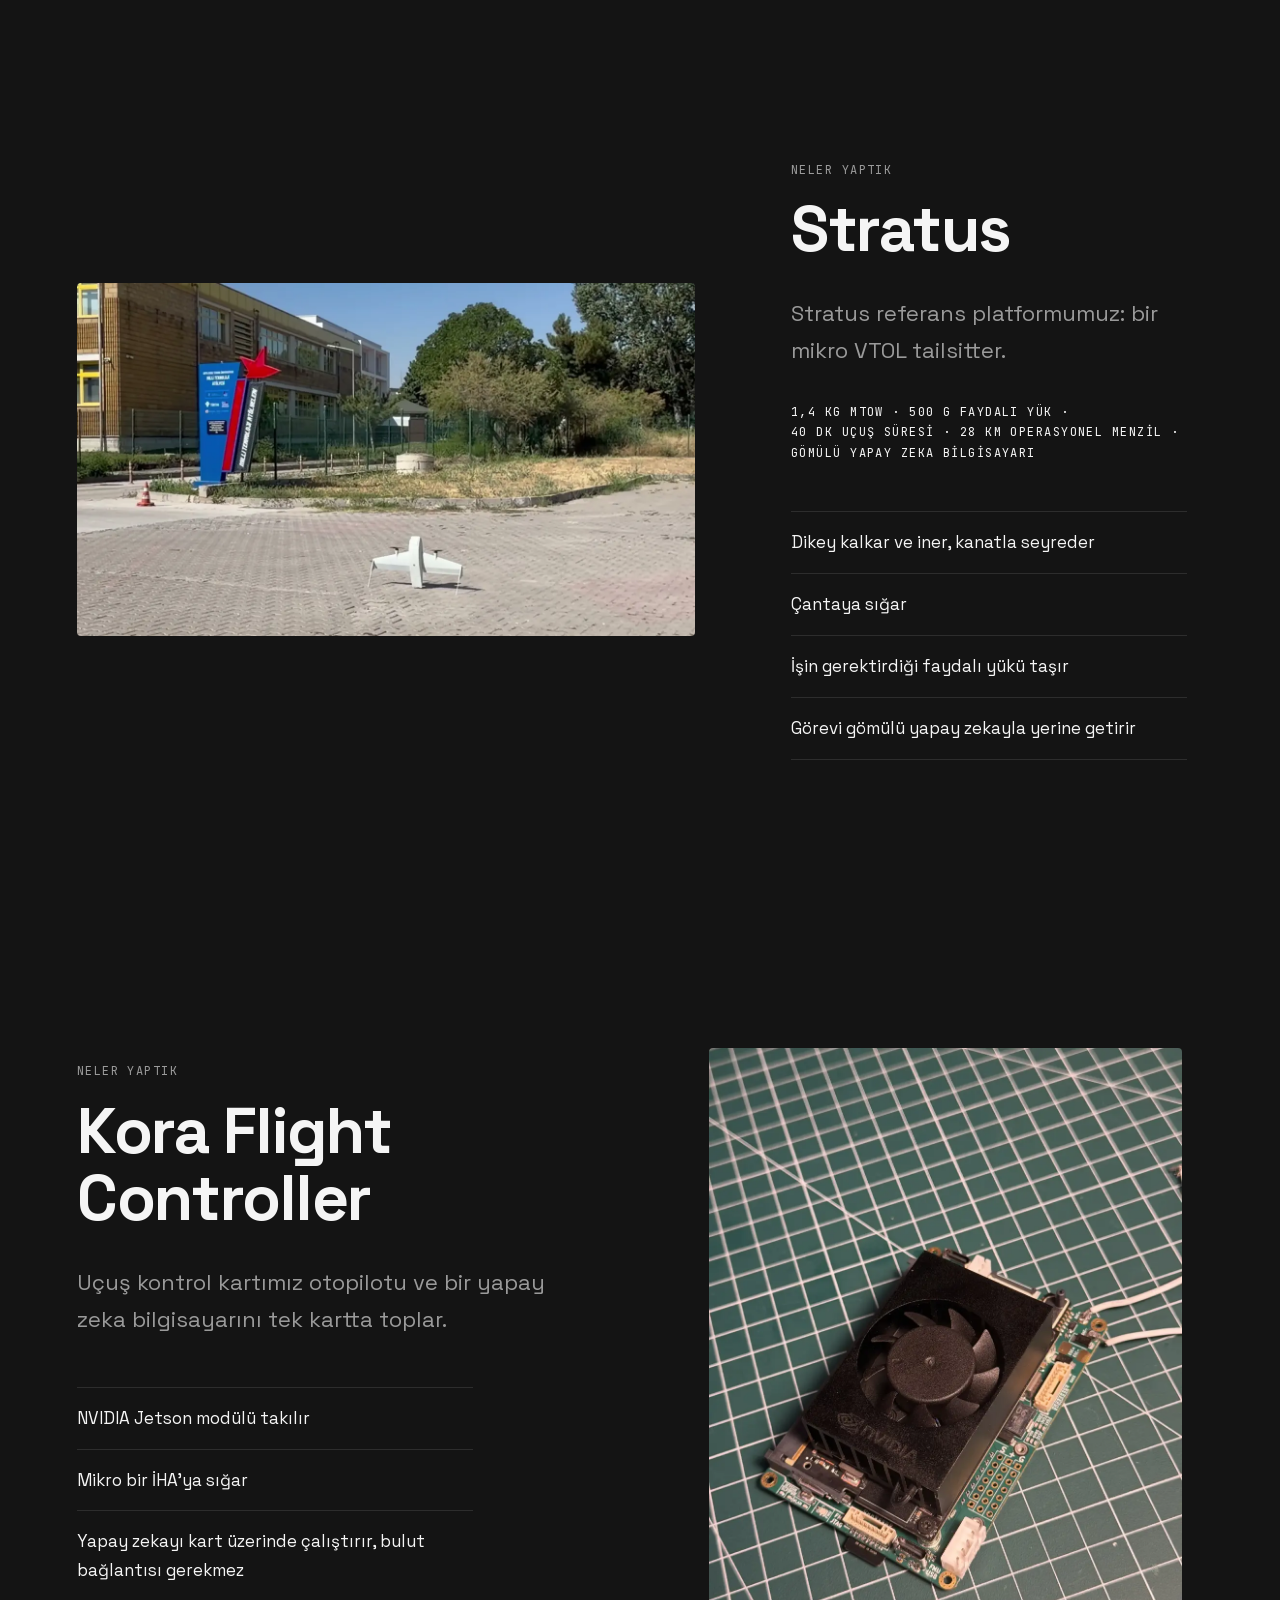
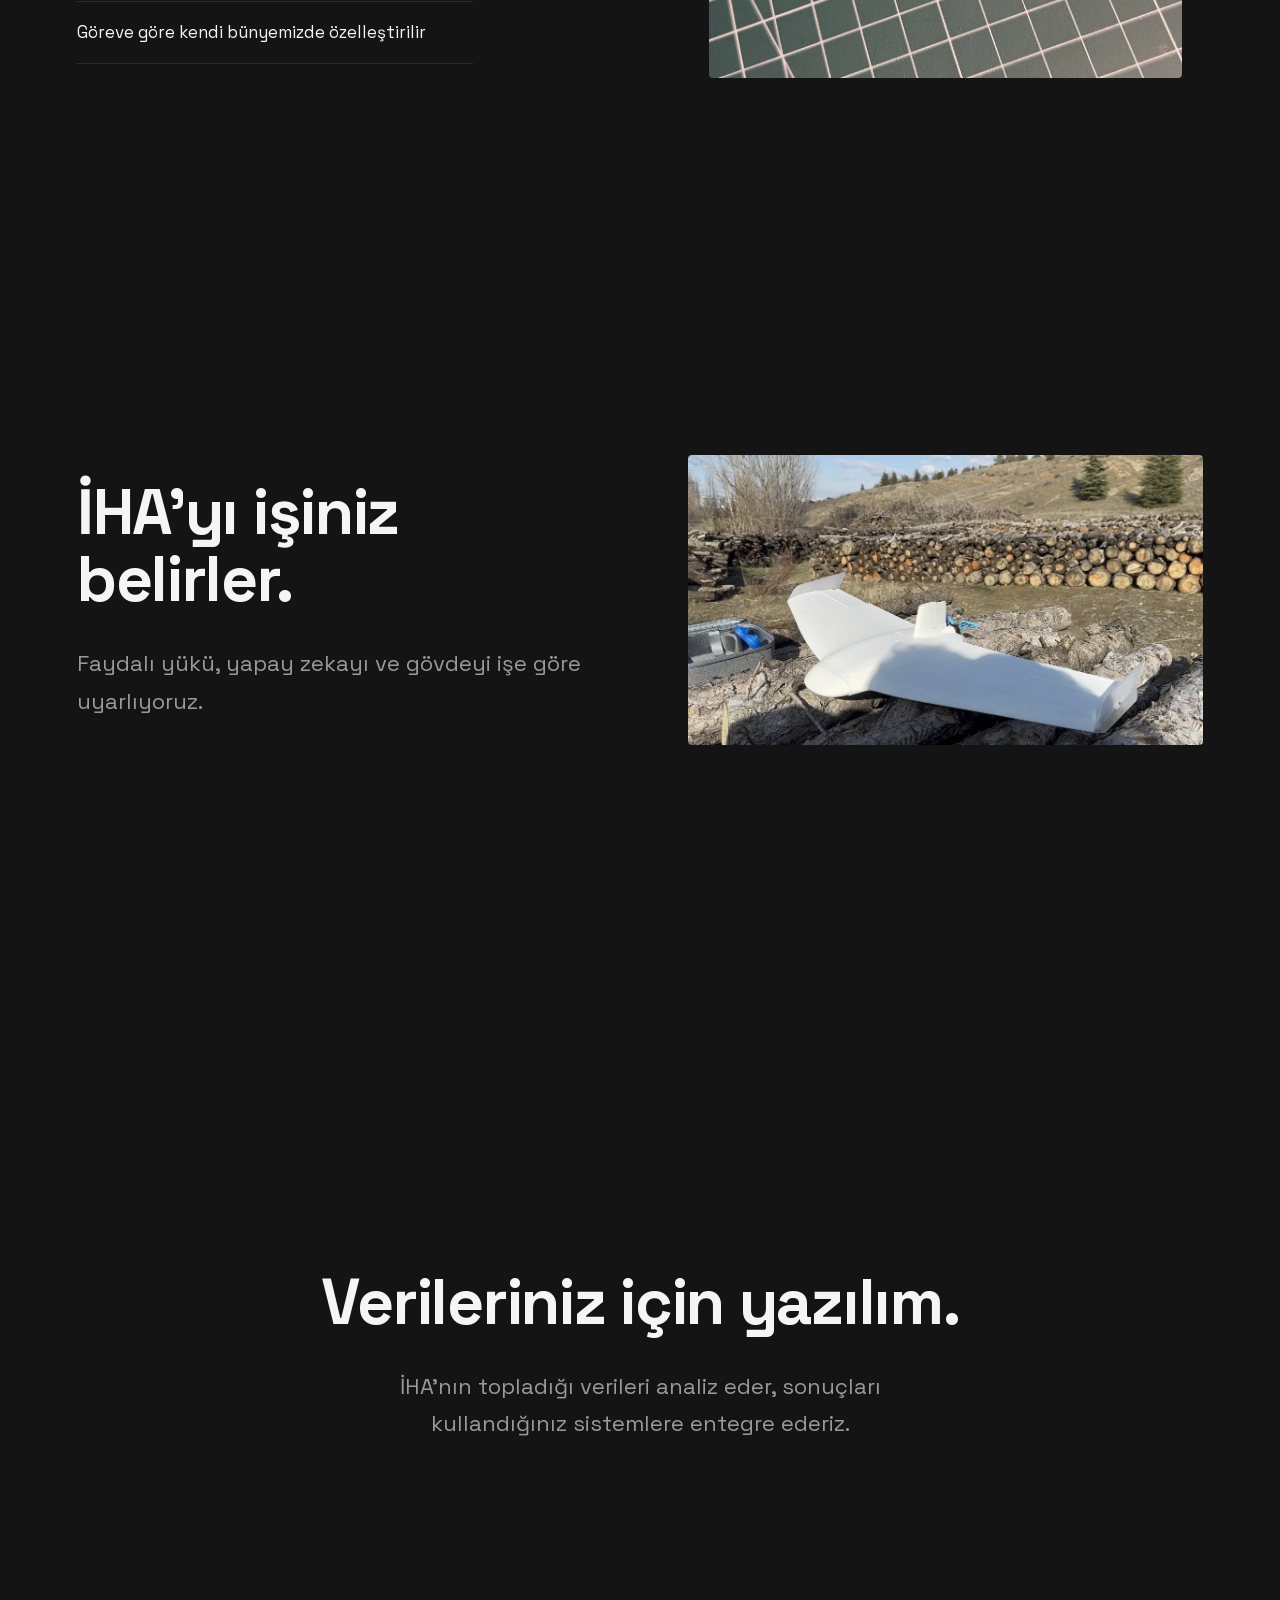
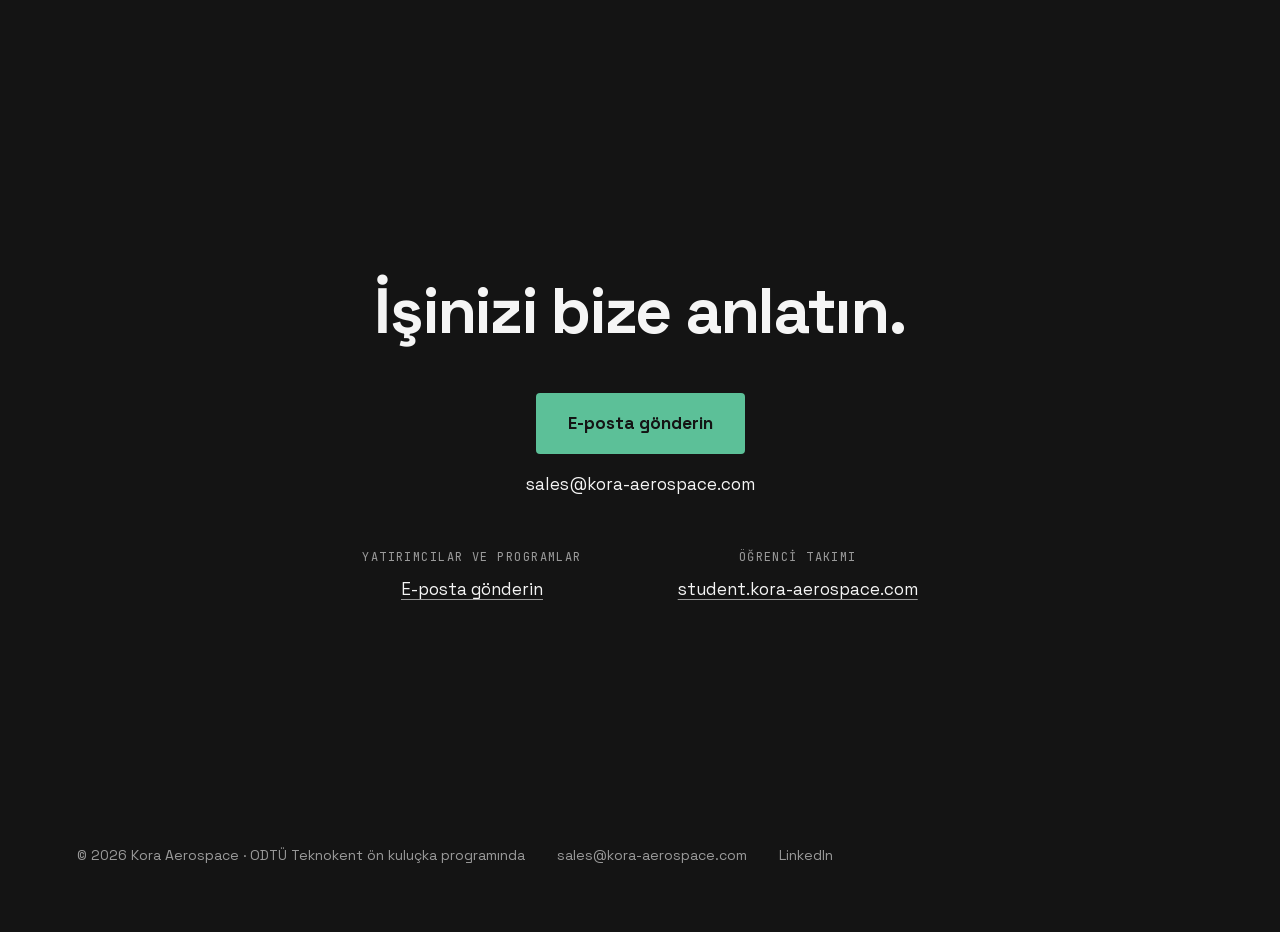
==== commit 32cbc902: "Contact address sales@kora-aerospace.com Replaces kora.aerospace@gmail.com in EN and TR: the mail bu" ====
--- a/tr/index.html
+++ b/tr/index.html
@@ -106,10 +106,10 @@
 
     <section class="wrap contact" id="contact">
       <h2>İşinizi bize anlatın.</h2>
-      <p class="actions"><a class="btn" href="mailto:kora.aerospace@gmail.com">E-posta gönderin</a></p>
-      <p class="note">kora.aerospace@gmail.com</p>
+      <p class="actions"><a class="btn" href="mailto:sales@kora-aerospace.com">E-posta gönderin</a></p>
+      <p class="note">sales@kora-aerospace.com</p>
       <ul class="contacts">
-        <li><span class="label">Yatırımcılar ve programlar</span><a href="mailto:kora.aerospace@gmail.com?subject=Yat%C4%B1r%C4%B1mc%C4%B1%20g%C3%B6r%C3%BC%C5%9Fmesi">E-posta gönderin</a></li>
+        <li><span class="label">Yatırımcılar ve programlar</span><a href="mailto:sales@kora-aerospace.com?subject=Yat%C4%B1r%C4%B1mc%C4%B1%20g%C3%B6r%C3%BC%C5%9Fmesi">E-posta gönderin</a></li>
         <li><span class="label">Öğrenci takımı</span><a href="https://student.kora-aerospace.com/">student.kora-aerospace.com</a></li>
       </ul>
     </section>
@@ -117,7 +117,7 @@
 
   <footer class="wrap">
     <span>© 2026 Kora Aerospace · ODTÜ Teknokent ön kuluçka programında</span>
-    <a href="mailto:kora.aerospace@gmail.com">kora.aerospace@gmail.com</a>
+    <a href="mailto:sales@kora-aerospace.com">sales@kora-aerospace.com</a>
     <a href="https://www.linkedin.com/company/kora-aerospace">LinkedIn</a>
   </footer>
 
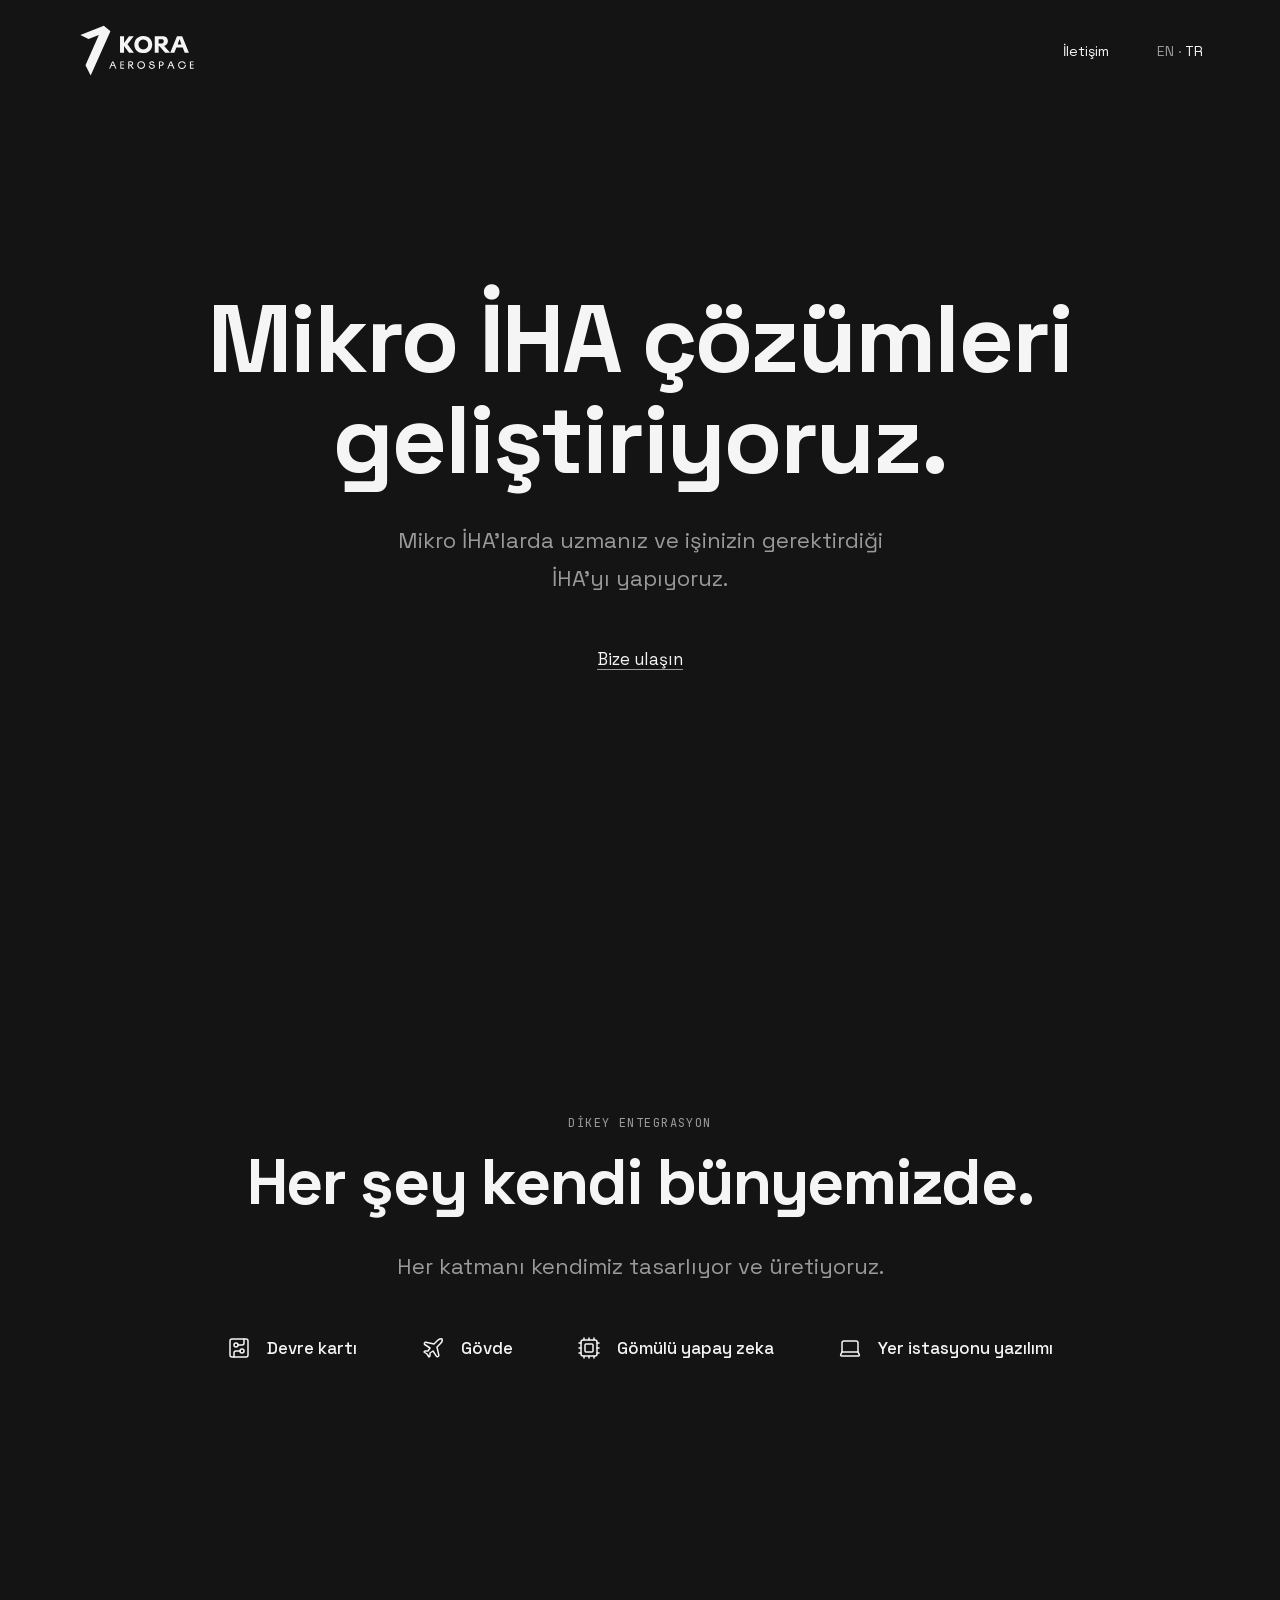
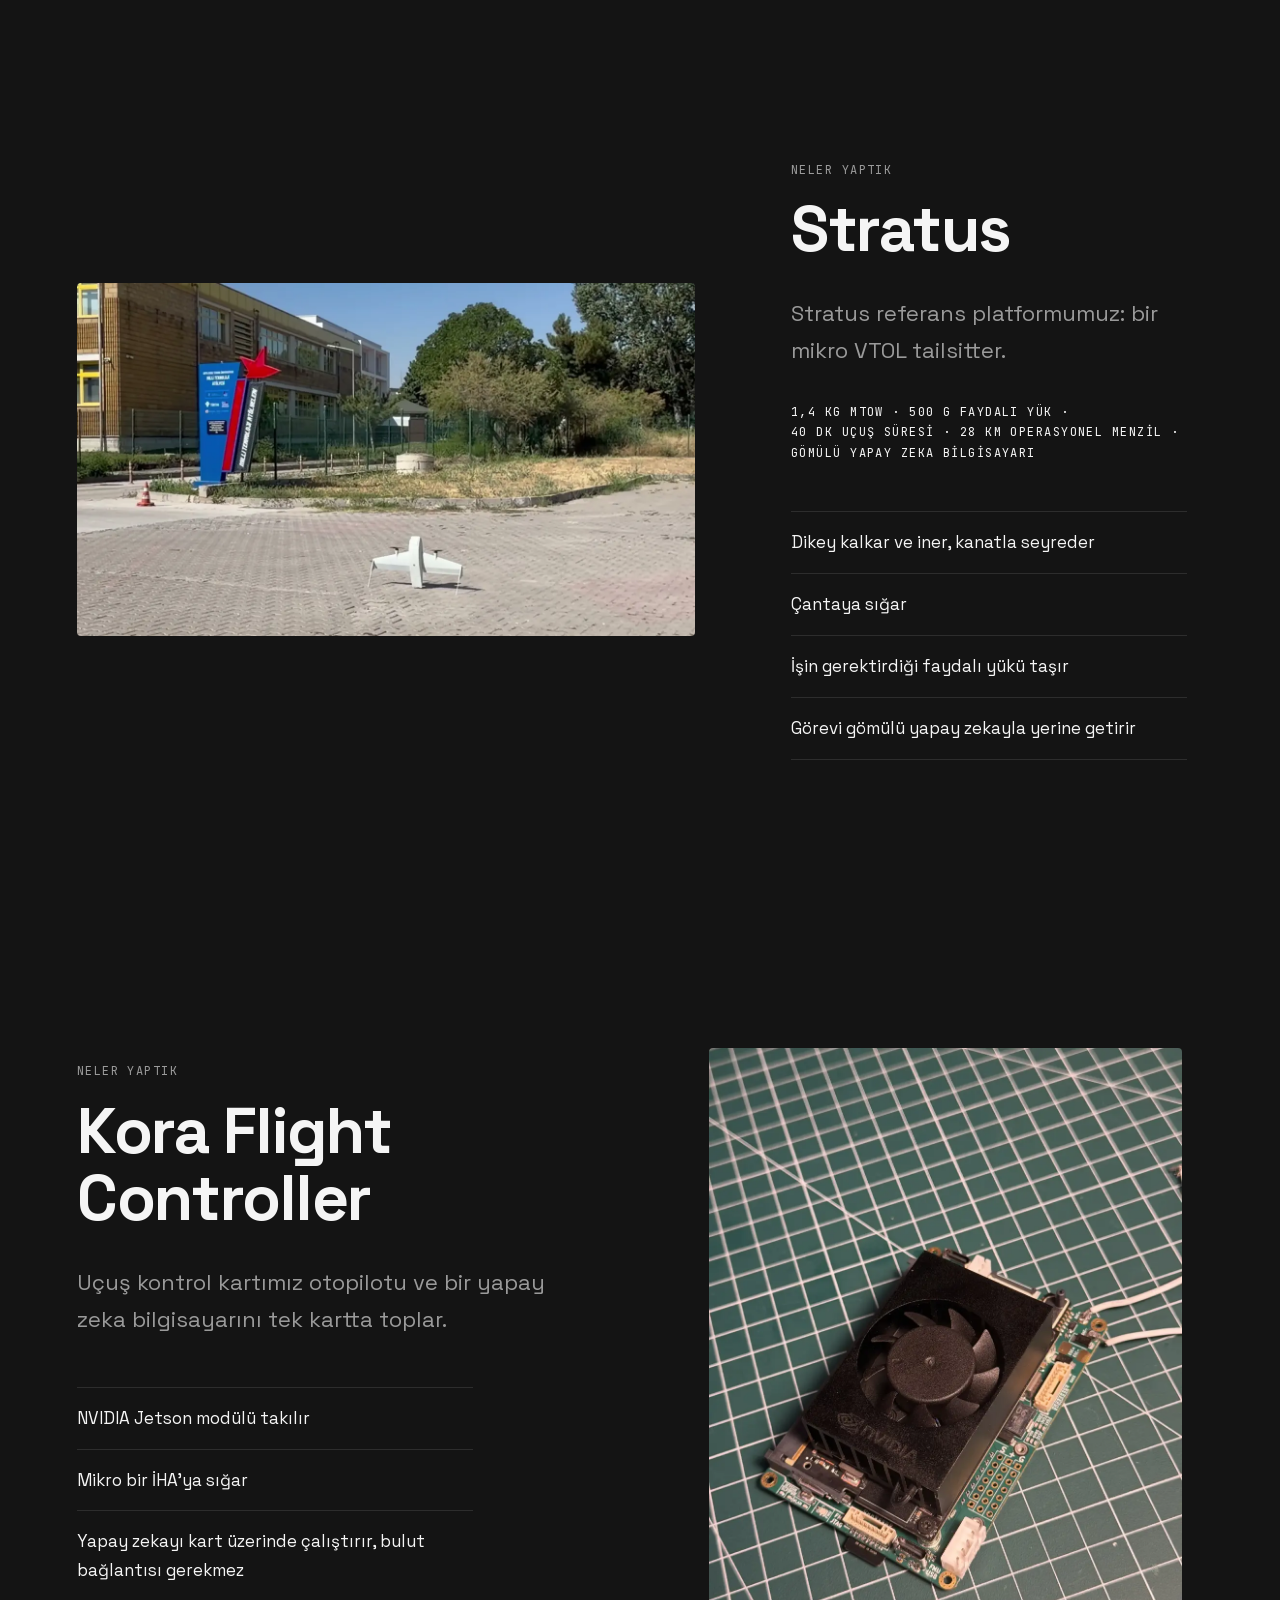
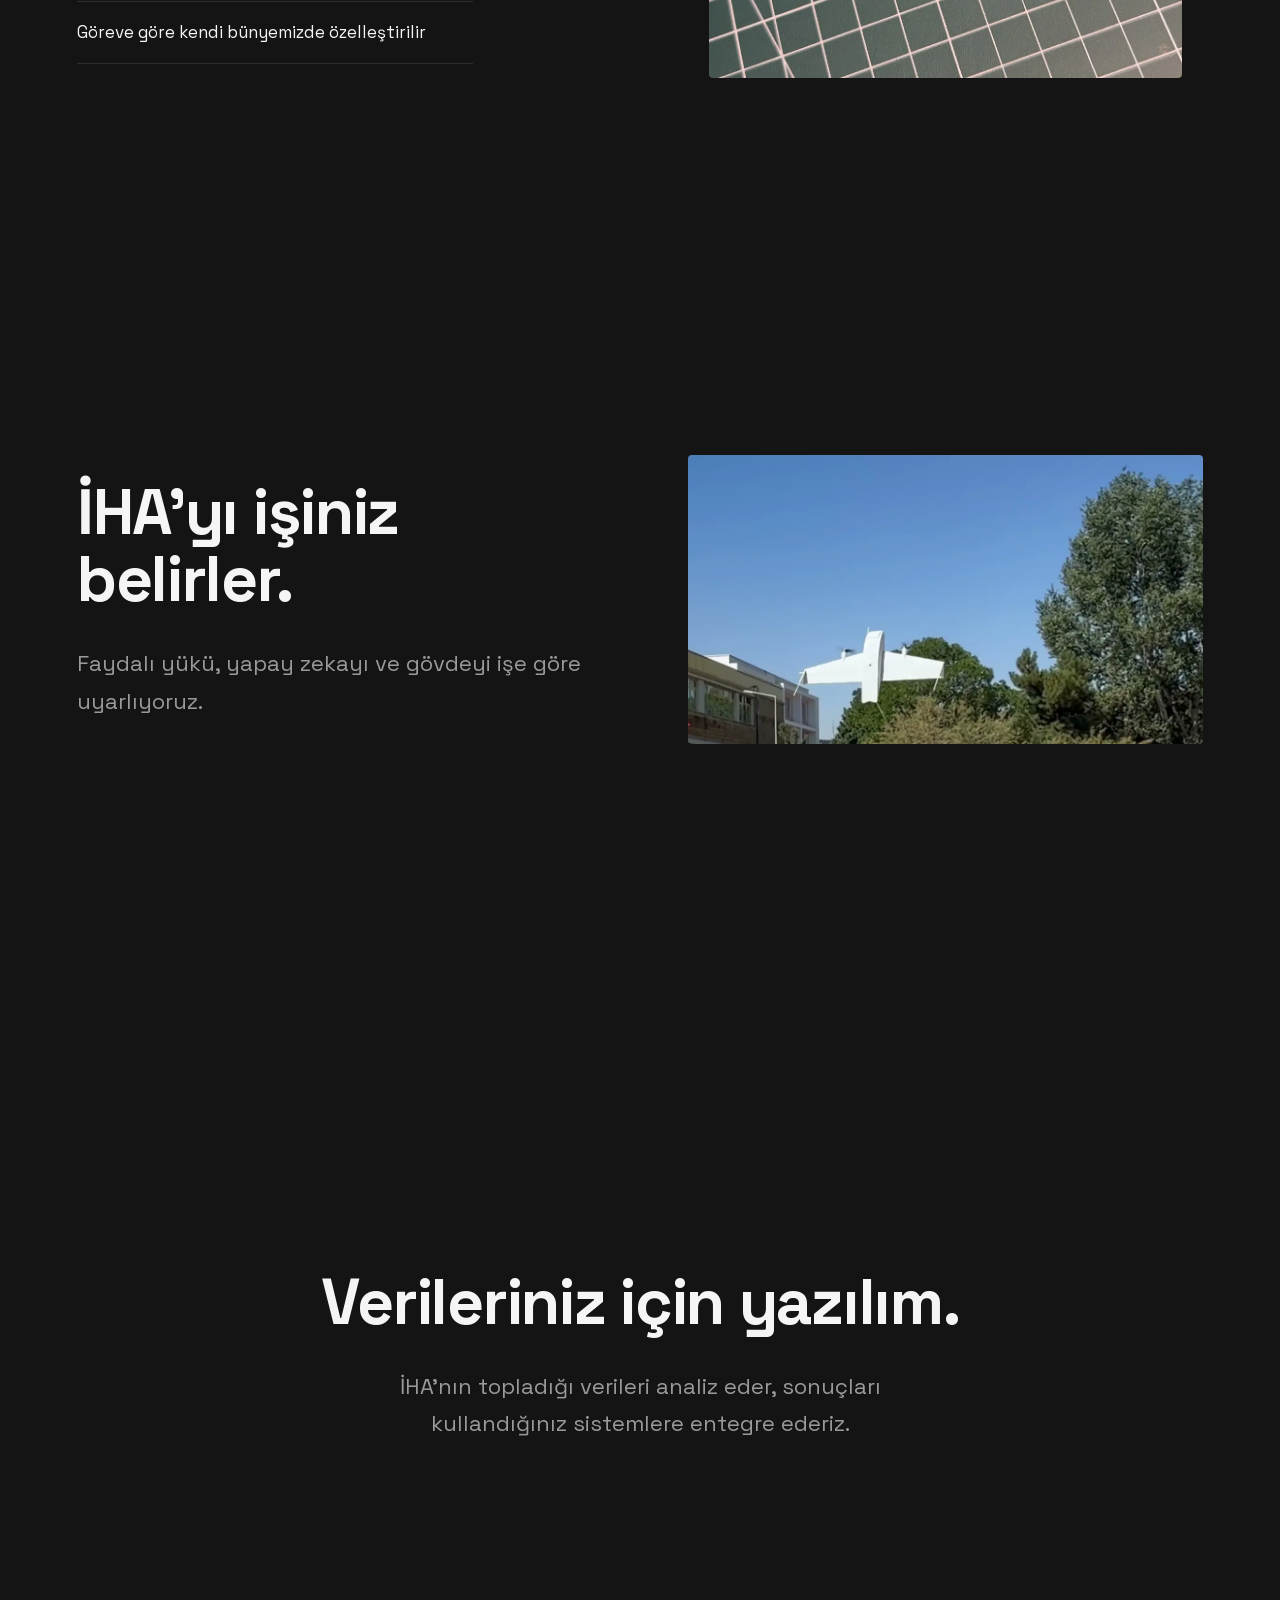
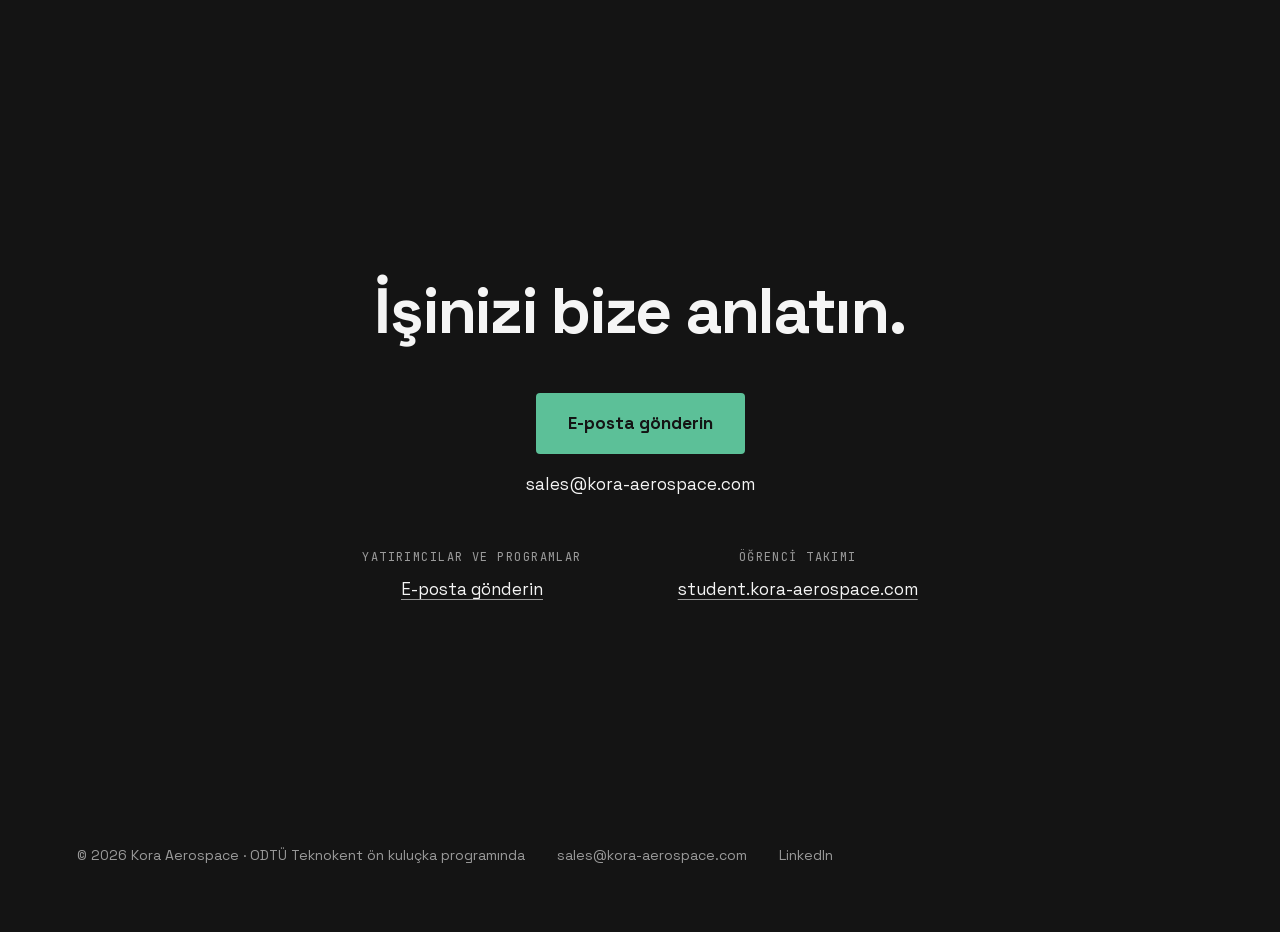
==== commit 7013630f: "Stratus climb still replaces the Alpha wing photo "Your job decides the drone." now shows Stratus cl" ====
--- a/tr/index.html
+++ b/tr/index.html
@@ -96,7 +96,7 @@
         <h2>İHA'yı işiniz belirler.</h2>
         <p class="lead">Faydalı yükü, yapay zekayı ve gövdeyi işe göre uyarlıyoruz.</p>
       </div>
-      <img src="/media/wing-field-side.webp" alt="Alpha, Kora ekibinin yaptığı beyaz kanat tipi İHA, arazide" width="1100" height="619" loading="lazy" decoding="async">
+      <img src="/media/tailsitter-climb.webp" alt="Deneme uçuşunda tırmanan Stratus" width="1100" height="618" loading="lazy" decoding="async">
     </section>
 
     <section class="wrap center">
